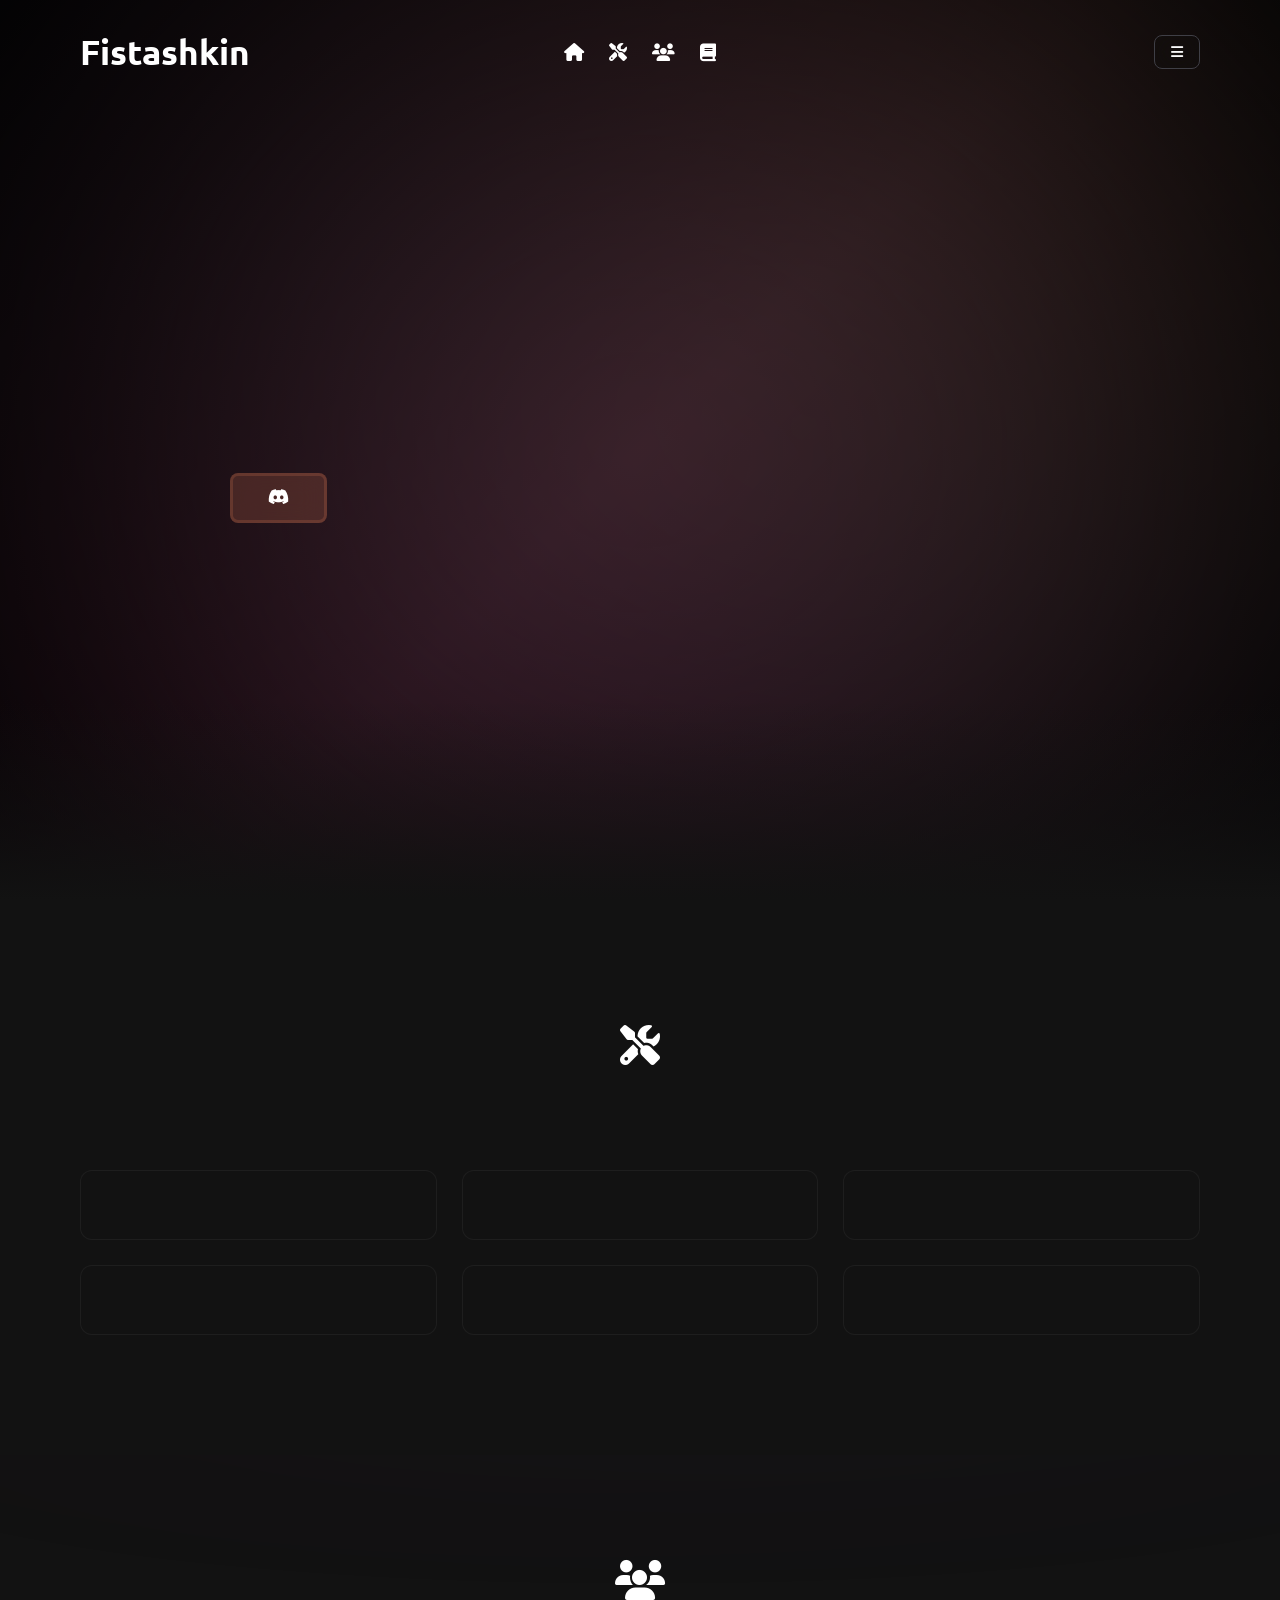
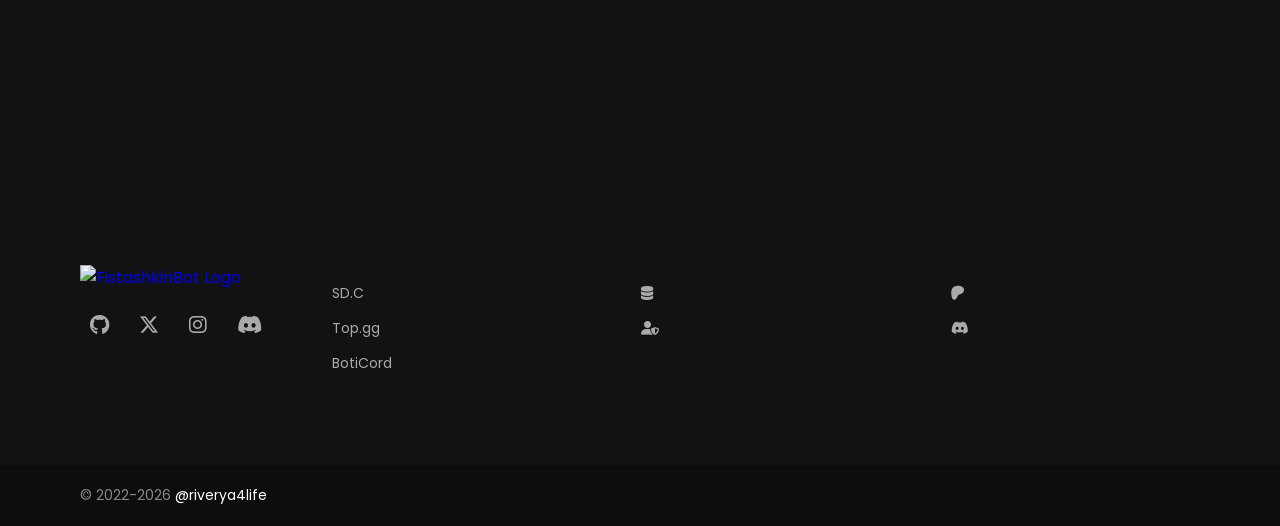
==== index.html @ f1ab73e6 "Update index.html" ====
<!doctype html>
<html lang="en">
  <head>
    <meta charset="utf-8" />
    <!-- Preconnect: браузер заранее устанавливает соединения с CDN -->
    <link rel="preconnect" href="https://code.jquery.com" />
    <link rel="preconnect" href="https://cdnjs.cloudflare.com" />
    <!-- Google Fonts: preconnect + display=swap не блокирует рендер -->
    <link rel="preconnect" href="https://fonts.googleapis.com" />
    <link rel="preconnect" href="https://fonts.gstatic.com" crossorigin />
    <link
      rel="stylesheet"
      href="https://fonts.googleapis.com/css2?family=Poppins:wght@400;500;600;700&family=Ubuntu:wght@400;500;700&display=swap"
      media="print"
      onload="this.media = 'all'"
    />
    <noscript
      ><link
        rel="stylesheet"
        href="https://fonts.googleapis.com/css2?family=Poppins:wght@400;500;600;700&family=Ubuntu:wght@400;500;700&display=swap"
    /></noscript>

    <meta http-equiv="X-UA-Compatible" content="IE=edge,chrome=1" />
    <meta
      content="width=device-width, initial-scale=1, maximum-scale=1, user-scalable=no"
      name="viewport"
    />
    <title>FistashkinBot</title>

    <!-- Стили — грузятся параллельно, не блокируют -->
    <link rel="stylesheet" href="./css/style.css" />
    <link
      rel="stylesheet"
      href="https://cdnjs.cloudflare.com/ajax/libs/OwlCarousel2/2.3.4/assets/owl.carousel.min.css"
    />
    <link rel="stylesheet" type="text/css" href="./js/aos/aos.css" />
    <!-- Иконка -->
    <link rel="icon" href="assets/fistashkin.ico" />

    <!-- FIX: Font Awesome — заменён pro.fontawesome.com на быстрый cdnjs (в 2-3x быстрее) -->
    <link
      rel="stylesheet"
      href="https://cdnjs.cloudflare.com/ajax/libs/font-awesome/6.7.2/css/all.min.css"
      crossorigin="anonymous"
      referrerpolicy="no-referrer"
    />

    <!-- FIX: defer на всех скриптах — браузер не блокирует рендер страницы -->
    <script src="https://code.jquery.com/jquery-3.6.0.min.js" defer></script>
    <script
      src="https://cdnjs.cloudflare.com/ajax/libs/waypoints/4.0.1/jquery.waypoints.min.js"
      defer
    ></script>
    <script
      src="https://cdnjs.cloudflare.com/ajax/libs/OwlCarousel2/2.3.4/owl.carousel.min.js"
      defer
    ></script>
    <script
      src="https://cdnjs.cloudflare.com/ajax/libs/typed.js/2.0.11/typed.min.js"
      defer
    ></script>
    <script src="./js/aos/aos.js" defer></script>

    <!-- Meta -->
    <meta name="theme-color" content="#C0694E" />
    <meta property="og:site_name" content="FistashkinBot" />
    <meta property="og:title" content="Fistashkin — Дискорд Бот!" />
    <meta property="og:type" content="website" />
    <meta
      property="og:description"
      content="Простой многоцелевой бот Discord созданный с любовью. Рейтинг, Автомод, Музыка и многое другое~"
    />
    <meta property="og:url" content="/" />
    <meta property="og:image" content="assets/fistashkin.png" />
  </head>

  <body class="dark">
    <!-- LOADER -->
    <div class="loader-wrapper" id="loader">
      <div class="loader-ring"></div>
    </div>

    <div id="particles-js"></div>

    <div class="scroll-up-btn">
      <i class="fas fa-angle-up"></i>
    </div>

    <nav class="navbar">
      <div class="max-width">
        <div class="logo">
          <a href="#home">Fistashkin<span></span></a>
        </div>
        <ul class="menu">
          <li>
            <a href="#home" class="menu-btn"
              ><i class="fas fa-home active"></i
              ><span data-i18n="menu_btn_home"></span
            ></a>
          </li>
          <li>
            <a href="#features" class="menu-btn"
              ><i class="fas fa-tools active"></i
              ><span data-i18n="menu_btn_features"></span
            ></a>
          </li>
          <li>
            <a href="#contributors" class="menu-btn"
              ><i class="fas fa-users active"></i
              ><span data-i18n="menu_btn_contributors"></span
            ></a>
          </li>
          <li>
            <a href="./docs.html" class="menu-btn"
              ><i class="fas fa-book active"></i
              ><span data-i18n="menu_btn_docs"></span
            ></a>
          </li>
        </ul>

        <div class="dropdown-wrapper">
          <button id="dropdown-trigger" class="btn">
            <i id="dropdown-icon" class="fa-solid fa-bars"></i>
          </button>

          <div id="dropdown-menu" class="dropdown">
            <!-- Пункты навигации: видны только на мобильном (см. .dropdown-mobile-nav
                 в style.css), на десктопе скрыты — там навигация уже видна в .navbar .menu -->
            <div class="dropdown-mobile-nav">
              <div class="dropdown-label" data-i18n="dropdown_navigation"></div>
              <a href="#home" class="dropdown-item">
                <i class="fas fa-home"></i>
                <span data-i18n="menu_btn_home"></span>
              </a>
              <a href="#features" class="dropdown-item">
                <i class="fas fa-tools"></i>
                <span data-i18n="menu_btn_features"></span>
              </a>
              <a href="#contributors" class="dropdown-item">
                <i class="fas fa-users"></i>
                <span data-i18n="menu_btn_contributors"></span>
              </a>
              <a href="./docs.html" class="dropdown-item">
                <i class="fas fa-book"></i>
                <span data-i18n="menu_btn_docs"></span>
              </a>
            </div>
            <div class="dropdown-separator dropdown-mobile-nav-sep"></div>

            <div class="dropdown-label" data-i18n="dropdown_settings"></div>

            <div class="dropdown-item" id="lang-switcher-menu" data-keep-open="true">
              <i class="fa-solid fa-globe"></i>
              <span id="lang-switcher-label" data-i18n="dropdown_language"></span>
              <svg class="lang-caret" xmlns="http://www.w3.org/2000/svg" width="14" height="14" viewBox="0 0 24 24" fill="none" stroke="currentColor" stroke-width="2.5" stroke-linecap="round" stroke-linejoin="round"><path d="m9 6 6 6-6 6"/></svg>
            </div>

            <div class="lang-inline-list" id="lang-inline-list">
              <div class="lang-inline-list-inner" id="lang-inline-list-inner"></div>
            </div>

            <div class="dropdown-item" id="theme-toggle-item" data-keep-open="true">
              <i id="theme-toggle-icon" class="fa-solid fa-moon"></i>
              <span id="theme-toggle-text" data-i18n="dropdown_theme_light"></span>
            </div>
          </div>
        </div>
      </div>
    </nav>

    <section class="home" id="home">
      <div class="blob-outer-container">
        <div class="blob-inner-container">
          <div class="blob"></div>
        </div>
      </div>
      <div class="max-width">
        <div class="home-content">
          <div class="text-1">
            <span data-i18n="home_content_text_1"></span>
          </div>
          <div class="text-2">
            <span data-i18n="home_content_text_2"></span>
          </div>
          <div class="text-3">
            <span data-i18n="home_content_text_3"></span
            ><span class="typing"></span>
          </div>
          <!-- FIX: window.open() → обычная ссылка, iOS Safari блокирует попапы -->
          <a
            href="https://discord.com/api/oauth2/authorize?client_id=991338113630752928&permissions=8&scope=applications.commands%20bot"
            target="_blank"
            rel="noopener noreferrer"
          >
            <button class="this-is-pain">
              <i class="fab fa-discord"></i
              ><span data-i18n="home_cta_button"></span>
              <div class="star-1">
                <svg xmlns="http://www.w3.org/2000/svg" xml:space="preserve" version="1.1" style="shape-rendering:geometricPrecision; text-rendering:geometricPrecision; image-rendering:optimizeQuality; fill-rule:evenodd; clip-rule:evenodd" viewBox="0 0 784.11 815.53" xmlns:xlink="http://www.w3.org/1999/xlink">
                  <g id="Layer_x0020_1">
                    <path class="fil0" d="M392.05 0c-20.9,210.08 -184.06,378.41 -392.05,407.78 207.96,29.37 371.12,197.68 392.05,407.74 20.93,-210.06 184.09,-378.37 392.05,-407.74 -207.98,-29.38 -371.16,-197.69 -392.06,-407.78z"></path>
                  </g>
                </svg>
              </div>
              <div class="star-2">
                <svg xmlns="http://www.w3.org/2000/svg" xml:space="preserve" version="1.1" style="shape-rendering:geometricPrecision; text-rendering:geometricPrecision; image-rendering:optimizeQuality; fill-rule:evenodd; clip-rule:evenodd" viewBox="0 0 784.11 815.53" xmlns:xlink="http://www.w3.org/1999/xlink">
                  <g id="Layer_x0020_1">
                    <path class="fil0" d="M392.05 0c-20.9,210.08 -184.06,378.41 -392.05,407.78 207.96,29.37 371.12,197.68 392.05,407.74 20.93,-210.06 184.09,-378.37 392.05,-407.74 -207.98,-29.38 -371.16,-197.69 -392.06,-407.78z"></path>
                  </g>
                </svg>
              </div>
              <div class="star-3">
                <svg xmlns="http://www.w3.org/2000/svg" xml:space="preserve" version="1.1" style="shape-rendering:geometricPrecision; text-rendering:geometricPrecision; image-rendering:optimizeQuality; fill-rule:evenodd; clip-rule:evenodd" viewBox="0 0 784.11 815.53" xmlns:xlink="http://www.w3.org/1999/xlink">
                  <g id="Layer_x0020_1">
                    <path class="fil0" d="M392.05 0c-20.9,210.08 -184.06,378.41 -392.05,407.78 207.96,29.37 371.12,197.68 392.05,407.74 20.93,-210.06 184.09,-378.37 392.05,-407.74 -207.98,-29.38 -371.16,-197.69 -392.06,-407.78z"></path>
                  </g>
                </svg>
              </div>
              <div class="star-4">
                <svg xmlns="http://www.w3.org/2000/svg" xml:space="preserve" version="1.1" style="shape-rendering:geometricPrecision; text-rendering:geometricPrecision; image-rendering:optimizeQuality; fill-rule:evenodd; clip-rule:evenodd" viewBox="0 0 784.11 815.53" xmlns:xlink="http://www.w3.org/1999/xlink">
                  <g id="Layer_x0020_1">
                    <path class="fil0" d="M392.05 0c-20.9,210.08 -184.06,378.41 -392.05,407.78 207.96,29.37 371.12,197.68 392.05,407.74 20.93,-210.06 184.09,-378.37 392.05,-407.74 -207.98,-29.38 -371.16,-197.69 -392.06,-407.78z"></path>
                  </g>
                </svg>
              </div>
              <div class="star-5">
                <svg xmlns="http://www.w3.org/2000/svg" xml:space="preserve" version="1.1" style="shape-rendering:geometricPrecision; text-rendering:geometricPrecision; image-rendering:optimizeQuality; fill-rule:evenodd; clip-rule:evenodd" viewBox="0 0 784.11 815.53" xmlns:xlink="http://www.w3.org/1999/xlink">
                  <g id="Layer_x0020_1">
                    <path class="fil0" d="M392.05 0c-20.9,210.08 -184.06,378.41 -392.05,407.78 207.96,29.37 371.12,197.68 392.05,407.74 20.93,-210.06 184.09,-378.37 392.05,-407.74 -207.98,-29.38 -371.16,-197.69 -392.06,-407.78z"></path>
                  </g>
                </svg>
              </div>
              <div class="star-6">
                <svg xmlns="http://www.w3.org/2000/svg" xml:space="preserve" version="1.1" style="shape-rendering:geometricPrecision; text-rendering:geometricPrecision; image-rendering:optimizeQuality; fill-rule:evenodd; clip-rule:evenodd" viewBox="0 0 784.11 815.53" xmlns:xlink="http://www.w3.org/1999/xlink">
                  <g id="Layer_x0020_1">
                    <path class="fil0" d="M392.05 0c-20.9,210.08 -184.06,378.41 -392.05,407.78 207.96,29.37 371.12,197.68 392.05,407.74 20.93,-210.06 184.09,-378.37 392.05,-407.74 -207.98,-29.38 -371.16,-197.69 -392.06,-407.78z"></path>
                  </g>
                </svg>
              </div>
            </button>
          </a>
        </div>
      </div>
    </section>

    <section class="features" id="features">
      <div data-aos="fade-down" data-aos-duration="1000" data-aos-once="true">
        <div class="max-width">
          <h2 class="title">
            <i class="fas fa-tools"></i>
            <span data-i18n="features_title"></span>
          </h2>
          <div class="features-content">
            <div class="card dm-glow-card glow-music">
              <div class="box">
                <div class="text" data-i18n="features_card1_title"></div>
                <p data-i18n="features_card1_text"></p>
              </div>
            </div>
            <div class="card dm-glow-card glow-chatbot">
              <div class="box">
                <div class="text" data-i18n="features_card2_title"></div>
                <p data-i18n="features_card2_text"></p>
              </div>
            </div>
            <div class="card dm-glow-card glow-moderation">
              <div class="box">
                <div class="text" data-i18n="features_card3_title"></div>
                <p data-i18n="features_card3_text"></p>
              </div>
            </div>
            <div class="card dm-glow-card glow-reactions">
              <div class="box">
                <div class="text" data-i18n="features_card4_title"></div>
                <p data-i18n="features_card4_text"></p>
              </div>
            </div>
            <div class="card dm-glow-card glow-games">
              <div class="box">
                <div class="text" data-i18n="features_card5_title"></div>
                <p data-i18n="features_card5_text"></p>
              </div>
            </div>
            <div class="card dm-glow-card glow-utils">
              <div class="box">
                <div class="text" data-i18n="features_card6_title"></div>
                <p data-i18n="features_card6_text"></p>
              </div>
            </div>
          </div>
        </div>
      </div>
    </section>

    <section class="contributors" id="contributors">
      <div data-aos="fade-down" data-aos-duration="1000" data-aos-once="true">
        <div class="max-width">
          <h2 class="title">
            <i class="fas fa-users"></i>
            <span data-i18n="contributors_title"></span>
          </h2>
          <div class="carousel owl-carousel">
            <div class="cardd glow-owner">
              <div class="boxx">
                <img
                  src="https://github.com/riverya4life.png"
                  alt="riverya4life"
                />
                <div class="text">@riverya4life</div>
                <div class="badge-row">
                  <span class="badge badge-red"><span data-i18n="contributor_role_owner"></span></span>
                  <span class="badge badge-purple"><span data-i18n="contributor_role_developer"></span></span>
                </div>
              </div>
            </div>
            <div class="cardd glow-helper">
              <div class="boxx">
                <img src="assets/virgil8410.jpg" alt="daastolfo09" />
                <div class="text">@daastolfo09</div>
                <div class="badge-row">
                  <span class="badge badge-blue"><span data-i18n="contributor_role_helper"></span></span>
                  <span class="badge badge-green"><span data-i18n="contributor_role_friend"></span></span>
                </div>
              </div>
            </div>
            <div class="cardd glow-tester">
              <div class="boxx">
                <img src="assets/sigmamale.jpg" alt="Dvärg" />
                <div class="text">@Dvärg</div>
                <div class="badge-row">
                  <span class="badge badge-sky"><span data-i18n="contributor_role_tester"></span></span>
                  <span class="badge badge-green"><span data-i18n="contributor_role_friend"></span></span>
                </div>
              </div>
            </div>
            <div class="cardd glow-supporter">
              <div class="boxx">
                <img src="https://github.com/Scuiss.png" alt="scuiss" />
                <div class="text">@scuiss</div>
                <div class="badge-row">
                  <span class="badge badge-secondary"><span data-i18n="contributor_role_supporter"></span></span>
                  <span class="badge badge-sky"><span data-i18n="contributor_role_tester"></span></span>
                </div>
              </div>
            </div>
          </div>
        </div>
      </div>
    </section>

    <footer>
      <div class="footer-top">
        <div class="container">
          <div class="footer-brand">
            <a href="#" class="logo">
              <img src="assets/logo.svg" alt="FistashkinBot Logo" />
            </a>
            <p class="footer-brand-text" data-i18n="footer_not_affiliated"></p>
            <h3 class="h4 social-title" data-i18n="footer_social_title"></h3>
            <ul class="social-list">
              <li>
                <a href="https://github.com/fistashkinbot" class="social-link"
                  ><i class="fab fa-github active"></i
                ></a>
              </li>
              <li>
                <a href="https://x.com/likeriverya" class="social-link"
                  ><i class="fab fa-x-twitter active"></i
                ></a>
              </li>
              <li>
                <a
                  href="https://www.instagram.com/riverya4life/"
                  class="social-link"
                  ><i class="fab fa-instagram active"></i
                ></a>
              </li>
              <li>
                <a href="https://www.discord.gg/H9XCZSReMj" class="social-link"
                  ><i class="fab fa-discord active"></i
                ></a>
              </li>
            </ul>
          </div>
          <div class="footer-link-box">
            <ul class="footer-list">
              <li>
                <h3
                  class="h3 footer-item-title"
                  data-i18n="footer_partners_title"
                ></h3>
              </li>
              <li class="footer-item">
                <a
                  href="https://bots.server-discord.com/991338113630752928"
                  class="footer-link"
                  >SD.C</a
                >
              </li>
              <li class="footer-item">
                <a
                  href="https://top.gg/bot/991338113630752928"
                  class="footer-link"
                  >Top.gg</a
                >
              </li>
              <li class="footer-item">
                <a
                  href="https://boticord.top/bot/991338113630752928"
                  class="footer-link"
                  >BotiCord</a
                >
              </li>
            </ul>
            <ul class="footer-list">
              <li>
                <h3
                  class="h3 footer-item-title"
                  data-i18n="footer_docs_title"
                ></h3>
              </li>
              <li class="footer-item">
                <a
                  href="docs.html#pervye-shagi--dannye"
                  class="footer-link"
                  ><i class="fa-solid fa-database"></i>
                  <span data-i18n="footer_stored_data"></span>
                </a>
              </li>
              <li class="footer-item">
                <a
                  href="docs.html#pervye-shagi--prava"
                  class="footer-link"
                  ><i class="fa-solid fa-user-shield"></i>
                  <span data-i18n="footer_permissions"></span>
                </a>
              </li>
            </ul>
            <ul class="footer-list">
              <li>
                <h3
                  class="h3 footer-item-title"
                  data-i18n="footer_support_title"
                ></h3>
              </li>
              <li class="footer-item">
                <a
                  href="https://www.patreon.com/FistashkinBot"
                  class="footer-link footer-link-patreon"
                  ><i class="fab fa-patreon active"></i>
                  <span data-i18n="footer_patreon"></span
                ></a>
              </li>
              <li class="footer-item">
                <a href="https://www.discord.gg/H9XCZSReMj" class="footer-link footer-link-discord"
                  ><i class="fab fa-discord active"></i>
                  <span data-i18n="footer_support_server"></span
                ></a>
              </li>
            </ul>
          </div>
        </div>
      </div>
      <div class="footer-bottom">
        <div class="container">
          <p class="copyright">
            &copy; 2022-2026
            <a href="https://github.com/riverya4life">@riverya4life</a>
            <span data-i18n="footer_copyright"></span>
          </p>
          <div class="footer-bottom-links">
            <a
              href="docs.html#pervye-shagi--privacy"
              data-i18n="footer_privacy"
            ></a>
            <a
              href="docs.html#pervye-shagi--terms"
              data-i18n="footer_terms"
            ></a>
          </div>
        </div>
      </div>
    </footer>

    <!-- Scripts в конце body — не блокируют рендер -->
    <script src="./js/i18n.js" defer></script>
    <script src="./js/check_status.js" defer></script>
    <script src="./js/script.js" defer></script>
    <script src="./js/particles.js" defer></script>
    <script src="./js/app.js" defer></script>
    <script src="./js/dropdown.js" defer></script>
    <script src="./js/theme.js" defer></script>
    <script src="./js/glow.js" defer></script>

    <!-- FIX: лоадер — исправлен для iOS BFCache -->
    <script>
      // ===== LOADER =====
      function hideLoader() {
        var l = document.getElementById("loader");
        if (l) {
          l.classList.add("hidden");
          setTimeout(function () {
            l.style.display = "none";
          }, 400);
        }
      }
      window.addEventListener("load", hideLoader);
      window.addEventListener("pageshow", hideLoader);
      setTimeout(hideLoader, 3500);
    </script>

    <!-- FIX: docs ссылки -->
    <script>
      document.addEventListener("click", function (e) {
        var link = e.target.closest("a");
        if (!link) return;
        if (link.href.includes("docs.fistashkinbot.xyz")) {
          e.preventDefault();
          safeNavigate(link.href);
        }
      });
    </script>

    <!-- AOS — один раз -->
    <script>
      document.addEventListener("DOMContentLoaded", function () {
        if (typeof AOS !== "undefined") {
          AOS.init({ duration: 1000, once: true });
        }
      });
    </script>
  </body>
</html>
---- css/style.css ----
/* Fonts loaded via <link> in HTML for better performance */

/* vote FistashkinBot and stop looking at the code */

:root {

  /* Light theme */
  --accent: #c0694e;
  --accent-dim: rgba(192, 105, 78, 0.25);
  --bg: #0e0e0e;
  --bg-card: rgba(26, 26, 26, 0.2);
  --text-dim: #aaa;

  --bg-page: #f8f9fa;
  --text-primary: #18181b;
  --text-muted: #71717a;
  --border: #e4e4e7;
  --surface: #ffffff;
  --hover: #f4f4f5;
  --badge-default-bg: #18181b;
  --badge-default-text: #fafafa;
  --badge-secondary-bg: #f4f4f5;
  --badge-secondary-text: #18181b;

  /* ===== Светлая тема: адаптированные токены секций сайта ===== */
  --nav-bg-sticky: rgba(255, 255, 255, 0.75);
  --nav-text: #18181b;
  --nav-hover-glow: rgba(0, 0, 0, 0.2);
  --nav-mobile-bg: rgba(255, 255, 255, 0.85);

  --hero-grad-start: #f3d7c8;
  --hero-grad-end: #f8f9fa;
  --hero-overlay-1: rgba(255, 255, 255, 0.6);
  --hero-overlay-2: rgba(255, 255, 255, 0.35);
  --hero-overlay-3: rgba(255, 255, 255, 0.55);
  --hero-fade-mid: rgba(248, 249, 250, 0.6);
  --hero-fade-end: #ffffff;
  --hero-text: #18181b;
  --hero-text-shadow: rgba(0, 0, 0, 0.15);

  --section-bg: #ffffff;
  --section-text: #18181b;
  --title-underline-bg: #ffffff;

  --card-bg: #ffffff;
  --card-border: #e4e4e7;
  --card-border-hover: #d4d4d8;
  --card-text: #18181b;
  --card-text-muted: #52525b;

  --footer-bg: #f4f4f5;
  --footer-bottom-bg: #e4e4e7;
  --footer-text: #52525b;
  --footer-heading: #18181b;
  --footer-brand-text: #71717a;

  --loader-bg: #f8f9fa;
  --scrollbar-track: #e4e4e7;

  --switcher-bg: rgba(255, 255, 255, 0.6);
  --switcher-text: #18181b;
  --dropdown-lang-bg: rgba(255, 255, 255, 0.3);
  --language-dropdown-border: rgba(0, 0, 0, 0.1);
  --language-dropdown-shadow: rgba(0, 0, 0, 0.15);
  --language-option-text: #52525b;
  --language-option-hover-text: #18181b;

  --error-heading: #18181b;
  --error-message: #52525b;

  --body-fallback-bg: #e4e4e7;

  --pain-text: #181818;
  --pain-star: #181818;
}

.dark {
  --accent: #c0694e;
  --accent-dim: rgba(192, 105, 78, 0.25);
  --bg: #0e0e0e;
  --bg-card: rgba(26, 26, 26, 0.2);
  --text-dim: #aaa;

  --bg-page: #09090b;
  --text-primary: #fafafa;
  --text-muted: #a1a1aa;
  --border: #3f3f46;
  --surface: #18181b;
  --hover: rgba(39, 39, 42, 0.3);
  --badge-default-bg: #27272a;
  --badge-default-text: #fafafa;
  --badge-secondary-bg: #27272a;
  --badge-secondary-text: #e4e4e7;

  /* ===== Тёмная тема: оригинальные значения, без изменений ===== */
  --nav-bg-sticky: rgba(0, 0, 0, 0.3);
  --nav-text: #fff;
  --nav-hover-glow: rgba(255, 255, 255, 0.7);
  --nav-mobile-bg: rgba(0, 0, 0, 0.75);

  --hero-grad-start: #592222;
  --hero-grad-end: #000000;
  --hero-overlay-1: rgba(0, 0, 0, 0.75);
  --hero-overlay-2: rgba(0, 0, 0, 0.5);
  --hero-overlay-3: rgba(0, 0, 0, 0.7);
  --hero-fade-mid: rgba(18, 18, 18, 0.5);
  --hero-fade-end: #121212;
  --hero-text: #fff;
  --hero-text-shadow: rgba(255, 255, 255, 0.5);

  --section-bg: #121212;
  --section-text: #fff;
  --title-underline-bg: #121212;

  --card-bg: #121212;
  --card-border: rgba(255, 255, 255, 0.05);
  --card-border-hover: rgba(255, 255, 255, 0.1);
  --card-text: #fff;
  --card-text-muted: rgba(255, 255, 255, 0.55);

  --footer-bg: #121212;
  --footer-bottom-bg: #0d0d0d;
  --footer-text: #aaa;
  --footer-heading: #fff;
  --footer-brand-text: #888;

  --loader-bg: #0e0e0e;
  --scrollbar-track: #121212;

  --switcher-bg: rgba(18, 18, 18, 0.3);
  --switcher-text: #fff;
  --dropdown-lang-bg: rgba(0, 0, 0, 0.3);
  --language-dropdown-border: rgba(255, 255, 255, 0.1);
  --language-dropdown-shadow: rgba(0, 0, 0, 0.7);
  --language-option-text: #cfcfd6;
  --language-option-hover-text: #fff;

  --error-heading: #fff;
  --error-message: #ddd;

  --body-fallback-bg: #0d0d0d;

  --pain-text: #ffffff;
  --pain-star: #fffdef;
}

/* ================= ПЛАВНОЕ ПЕРЕКЛЮЧЕНИЕ ТЕМЫ ================= */
/* Плавная смена фона и цветов при переключении темы.
   Только цветовые свойства — чтобы не сломать вёрстку и hover-анимации.
*/
html {
  transition: background-color 0.3s ease, color 0.3s ease;
}

body {
  overflow-x: hidden;
  width: 100%;
  background: var(--bg-page);
  color: var(--text-primary);
  transition: background-color 0.3s ease, color 0.3s ease;
}

/* Hero теперь тоже плавно меняет фон и текст при смене темы */
.home {
  transition: background 0.3s ease, color 0.3s ease;
}

* {
  margin: 0;
  padding: 0;
  box-sizing: border-box;
  text-decoration: none;
}

*::selection {
  color: #c0694e;
}

*::-webkit-selection {
  color: #c0694e;
}

html {
  scroll-behavior: smooth;
  overflow-x: hidden; /* FIX: горизонтальный скролл */
}

body {
  overflow-x: hidden; /* FIX: горизонтальный скролл */
  width: 100%;
}

.max-width {
  max-width: 1300px;
  padding: 0 80px;
  margin: auto;
}

::-webkit-scrollbar {
  width: 7px;
  background: var(--scrollbar-track);
}

::-webkit-scrollbar-thumb {
  border-radius: 20px;
  background: rgba(192, 105, 78, 0.2);
  box-shadow:
    inset 2px 2px 2px rgba(255, 255, 255, 0),
    inset -2px -2px -2px rgba(0, 0, 0, 0);
}

/* ================= NAVBAR ================= */

.navbar {
  position: fixed;
  width: 100%;
  padding: 30px 0;
  font-family: "Ubuntu", sans-serif;
  transition: all 0.3s ease;
  z-index: 9999;
}

.navbar.sticky {
  padding: 15px 0;
  background: var(--nav-bg-sticky) !important;
  backdrop-filter: blur(16px);
  -webkit-backdrop-filter: blur(16px); /* FIX: iOS */
}

.navbar .max-width {
  display: grid;
  grid-template-columns: 1fr auto 1fr;
  align-items: center;
  column-gap: 20px;
}

.navbar .logo {
  grid-column: 1;
  justify-self: start;
}

.navbar .dropdown-wrapper {
  grid-column: 3;
  justify-self: end;
}

.navbar .logo a {
  color: var(--nav-text);
  font-size: 35px;
  font-weight: 600;
}

.navbar .logo a span {
  color: #c0694e;
  transition: all 0.3s ease;
}

.navbar.sticky .logo a span {
  color: var(--nav-text);
}

.navbar .menu {
  grid-column: 2;
  justify-self: center;
  display: flex;
  align-items: center;
  gap: 25px;
}

.navbar .menu li {
  list-style: none;
}

.navbar .menu li a {
  display: block;
  color: var(--nav-text);
  font-size: 18px;
  font-weight: 500;
  transition: all 0.3s ease;
}

.navbar .menu li a:hover {
  color: #c0694e;
  filter: drop-shadow(0 0 5px rgba(192, 105, 78, 0.7));
}

.navbar.sticky .menu li a:hover {
  color: var(--nav-text);
  filter: drop-shadow(0 0 5px var(--nav-hover-glow));
}

.menu-btn {
  color: var(--nav-text);
  font-size: 23px;
  cursor: pointer;
  display: none;
}

/* ================= SCROLL BUTTON ================= */

.scroll-up-btn {
  position: fixed;
  height: 45px;
  width: 42px;
  background: rgba(192, 105, 78, 0.3); /* FIX: iOS */
  backdrop-filter: blur(16px);
  -webkit-backdrop-filter: blur(16px); /* FIX: iOS */
  right: 30px;
  bottom: 10px;
  text-align: center;
  line-height: 45px;
  color: #fff;
  z-index: 9999;
  font-size: 30px;
  border-radius: 6px;
  cursor: pointer;
  opacity: 0;
  pointer-events: none;
  transition: all 0.3s ease;
}

.scroll-up-btn.show {
  bottom: 30px;
  opacity: 1;
  pointer-events: auto;
}

/* ================= HOME ================= */

/* FIX: z-index стек для particles.js
   0 — blob
   1 — .home::before (overlay)
   2 — #particles-js
   3 — .home::after (bottom fade)
   4 — .home .max-width (контент)
*/

#particles-js {
  height: 100vh;
  width: 100%;
  position: absolute;
  top: 0;
  left: 0;
  z-index: 1; /* FIX: частицы видны поверх overlay */
  pointer-events: none;
  overflow: hidden;
  max-width: 100%; /* FIX: не выезжает за экран */
}

/* FIX: canvas внутри particles тоже */
#particles-js canvas {
  position: absolute !important;
  top: 0;
  left: 0;
  z-index: 2 !important;
  opacity: 1 !important;
}

.home {
  display: flex;
  background: radial-gradient(circle at center, var(--hero-grad-start) 0%, var(--hero-grad-end) 100%);
  background-size: cover;
  background-attachment: fixed;
  height: 100vh;
  color: var(--hero-text);
  min-height: 500px;
  font-family: "Ubuntu", sans-serif;
  position: relative;
}

/* FIX: background-attachment: fixed ломается на iOS */
@supports (-webkit-touch-callout: none) {
  .home {
    background-attachment: scroll;
    background: radial-gradient(circle at center, var(--hero-grad-start) 0%, var(--hero-grad-end) 100%);
  }
}

/* overlay */
.home::before {
  content: "";
  position: absolute;
  inset: 0;
  background: linear-gradient(
    135deg,
    var(--hero-overlay-1) 0%,
    var(--hero-overlay-2) 50%,
    var(--hero-overlay-3) 100%
  );
  z-index: 1;
  pointer-events: none;
}

/* bottom fade */
.home::after {
  content: "";
  position: absolute;
  bottom: 0;
  left: 0;
  width: 100%;
  height: 200px; /* FIX: плавный переход в features */
  background: linear-gradient(
    to bottom,
    rgba(0, 0, 0, 0) 0%,
    var(--hero-fade-mid) 60%,
    var(--hero-fade-end) 100%
  );
  z-index: 3;
  pointer-events: none;
}

.home .max-width {
  margin: auto 0 auto 150px;
  position: relative;
  z-index: 4; /* FIX: контент поверх частиц */
}

.home .home-content .text-1 {
  font-size: 27px;
}

.home .home-content .text-2 {
  font-size: 75px;
  font-weight: 600;
  margin-left: -3px;
  filter: drop-shadow(0 0 25px var(--hero-text-shadow));
}

.home .home-content .text-3 {
  font-size: 40px;
  margin: 5px 0;
}

.home .home-content .text-3 span {
  color: #c0694e;
  font-weight: 500;
}

.this-is-pain {
  position: absolute;
  margin-top: 20px;
  padding: 12px 35px;
  background: var(--accent-dim);
  backdrop-filter: blur(16px);
  -webkit-backdrop-filter: blur(16px); /* FIX: iOS */
  font-size: 17px;
  font-weight: 500;
  color: var(--pain-text);
  border: 3px solid var(--accent-dim);
  border-radius: 8px;
  box-shadow: 0 0 0 var(--accent-dim);
  transition: all 0.3s ease-in-out;
  cursor: pointer;
}
.this-is-pain .star-1 {
  position: absolute;
  top: 20%;
  left: 20%;
  width: 25px;
  height: auto;
  opacity: 0;
  filter: drop-shadow(0 0 0 var(--pain-star));
  z-index: -5;
  transition: all 1s cubic-bezier(0.05, 0.83, 0.43, 0.96);
}
.this-is-pain .star-2 {
  position: absolute;
  top: 45%;
  left: 45%;
  width: 15px;
  height: auto;
  opacity: 0;
  filter: drop-shadow(0 0 0 var(--pain-star));
  z-index: -5;
  transition: all 1s cubic-bezier(0, 0.4, 0, 1.01);
}
.this-is-pain .star-3 {
  position: absolute;
  top: 40%;
  left: 40%;
  width: 5px;
  height: auto;
  opacity: 0;
  filter: drop-shadow(0 0 0 var(--pain-star));
  z-index: -5;
  transition: all 1s cubic-bezier(0, 0.4, 0, 1.01);
}
.this-is-pain .star-4 {
  position: absolute;
  top: 20%;
  left: 40%;
  width: 8px;
  height: auto;
  opacity: 0;
  filter: drop-shadow(0 0 0 var(--pain-star));
  z-index: -5;
  transition: all 0.8s cubic-bezier(0, 0.4, 0, 1.01);
}
.this-is-pain .star-5 {
  position: absolute;
  top: 25%;
  left: 45%;
  width: 15px;
  height: auto;
  opacity: 0;
  filter: drop-shadow(0 0 0 var(--pain-star));
  z-index: -5;
  transition: all 0.6s cubic-bezier(0, 0.4, 0, 1.01);
}
.this-is-pain .star-6 {
  position: absolute;
  top: 5%;
  left: 50%;
  width: 5px;
  height: auto;
  opacity: 0;
  filter: drop-shadow(0 0 0 var(--pain-star));
  z-index: -5;
  transition: all 0.8s ease;
}
.this-is-pain:hover {
  background: transparent;
  color: var(--accent);
  box-shadow: 0 0 25px var(--accent-dim);
}
.this-is-pain:hover .star-1 {
  position: absolute;
  top: -80%;
  left: -30%;
  width: 25px;
  height: auto;
  opacity: 1;
  filter: drop-shadow(0 0 10px var(--pain-star));
  z-index: 2;
}
.this-is-pain:hover .star-2 {
  position: absolute;
  top: -25%;
  left: 10%;
  width: 15px;
  height: auto;
  opacity: 1;
  filter: drop-shadow(0 0 10px var(--pain-star));
  z-index: 2;
}
.this-is-pain:hover .star-3 {
  position: absolute;
  top: 55%;
  left: 25%;
  width: 5px;
  height: auto;
  opacity: 1;
  filter: drop-shadow(0 0 10px var(--pain-star));
  z-index: 2;
}
.this-is-pain:hover .star-4 {
  position: absolute;
  top: 30%;
  left: 80%;
  width: 8px;
  height: auto;
  opacity: 1;
  filter: drop-shadow(0 0 10px var(--pain-star));
  z-index: 2;
}
.this-is-pain:hover .star-5 {
  position: absolute;
  top: 25%;
  left: 115%;
  width: 15px;
  height: auto;
  opacity: 1;
  filter: drop-shadow(0 0 10px var(--pain-star));
  z-index: 2;
}
.this-is-pain:hover .star-6 {
  position: absolute;
  top: 5%;
  left: 60%;
  width: 5px;
  height: auto;
  opacity: 1;
  filter: drop-shadow(0 0 10px var(--pain-star));
  z-index: 2;
}
.this-is-pain .fil0 {
  fill: var(--pain-star);
}
.this-is-pain .star-1 svg,
.this-is-pain .star-2 svg,
.this-is-pain .star-3 svg,
.this-is-pain .star-4 svg,
.this-is-pain .star-5 svg,
.this-is-pain .star-6 svg {
  display: block;
  width: 100%;
  height: auto;
}

/* ================= SECTIONS ================= */

section {
  padding: 100px 0;
}

section .title {
  position: relative;
  text-align: center;
  font-size: 40px;
  font-weight: 500;
  margin-bottom: 60px;
  padding-bottom: 20px;
  font-family: "Ubuntu", sans-serif;
}

section .title::before {
  content: "";
  position: absolute;
  bottom: 0;
  left: 50%;
  width: 220px;
  height: 3px;
  background: var(--title-underline-bg);
  transform: translateX(-50%);
}

section .title::after {
  position: absolute;
  bottom: -12px;
  left: 50%;
  font-size: 20px;
  color: #c0694e;
  padding: 5px;
  background: var(--title-underline-bg);
  transform: translateX(-50%);
}

/* ================= FEATURES ================= */

.features,
.contributors {
  color: var(--section-text);
  background: var(--section-bg);
  font-family: "Poppins", sans-serif;
}

/* ================= SMOOTH BORDER HOME → FEATURES ================= */

.features {
  position: relative;
  z-index: 3;
  margin-top: 0;
  padding-top: 120px; /* FIX: плавный переход */
}

.features::before {
  top: -60px;
  opacity: 0.6;
}

/* ✨ СИЯНИЕ ОТ BLOB */
.features::after {
  content: "";
  position: absolute;
  top: -140px;
  left: 50%;
  transform: translateX(-50%);
  width: 1400px;
  height: 400px;
  filter: blur(120px); /* heavy — reduced on mobile via media query */
  mix-blend-mode: screen;
  opacity: 0.7;
  z-index: 2;
  pointer-events: none;
  max-width: 100%; /* FIX: не выезжает */
  overflow: hidden;
}

.features .features-content,
.stats .stats-content {
  display: grid;
  grid-template-columns: repeat(
    auto-fit,
    minmax(min(340px, 100%), 1fr)
  ); /* FIX: мобайл */
  gap: 25px;
  padding: 20px 0;
}

.card {
  background: var(--card-bg);
  border-radius: 12px;
  padding: 28px 24px;
  cursor: pointer;
  transition: all 0.4s cubic-bezier(0.4, 0, 0.2, 1);
  display: flex;
  flex-direction: column;
  height: 100%;
  border: 1px solid var(--card-border);
}

.card:hover {
  transform: translateY(-6px);
  border-color: var(--card-border-hover);
}

.card .box {
  transition: all 0.3s ease;
}

.card i {
  display: none;
}

.card .text {
  font-size: 20px;
  font-weight: 700;
  margin: 0 0 12px;
  color: var(--card-text);
  line-height: 1.3;
}

.card p {
  font-size: 14px;
  color: var(--card-text-muted);
  line-height: 1.65;
  margin: 0;
}

/* ================= GLOW CARDS ================= */

.dm-glow-card {
  position: relative;
}

/* Псевдоэлемент — сам градиент. opacity анимируется плавно */
.dm-glow-card::before {
  content: "";
  position: absolute;
  inset: 0;
  opacity: 0;
  transition: opacity 0.5s ease;
  pointer-events: none;
  border-radius: inherit;
  z-index: 0;
  clip-path: inset(0 round 12px);
  background: radial-gradient(
    300px circle at var(--xPos, 50%) var(--yPos, 50%),
    var(--glow-color),
    transparent 80%
  );
}

.dm-glow-card:hover::before {
  opacity: 1;
}

/* Контент поверх псевдоэлемента */
.dm-glow-card .box {
  position: relative;
  z-index: 1;
}

/* Цвета свечения для каждой карточки */
.dm-glow-card.glow-music {
  --glow-color: rgba(168, 85, 247, 0.22);
}
.dm-glow-card.glow-chatbot {
  --glow-color: rgba(59, 130, 246, 0.22);
}
.dm-glow-card.glow-moderation {
  --glow-color: rgba(239, 68, 68, 0.22);
}
.dm-glow-card.glow-reactions {
  --glow-color: rgba(236, 72, 153, 0.22);
}
.dm-glow-card.glow-games {
  --glow-color: rgba(34, 197, 94, 0.22);
}
.dm-glow-card.glow-utils {
  --glow-color: rgba(192, 105, 78, 0.3);
}

/* ================= CONTRIBUTORS ================= */

.contributors .carousel .cardd {
  background: var(--card-bg);
  border-radius: 12px;
  padding: 25px 35px;
  border: 1px solid var(--card-border);
  transition: border-color 0.4s ease;
  position: relative;
  /* overflow: hidden убран — режет края при анимации owl-carousel */
  /* glow обрезается через mask-image на ::before */
}

.contributors .carousel .cardd::before {
  content: "";
  position: absolute;
  inset: 0;
  opacity: 0;
  transition: opacity 0.5s ease;
  pointer-events: none;
  z-index: 0;
  border-radius: 12px;
  -webkit-mask-image: radial-gradient(white 100%, black 100%);
  mask-image: radial-gradient(white 100%, black 100%);
  clip-path: inset(0 round 12px);
  background: radial-gradient(
    300px circle at var(--xPos, 50%) var(--yPos, 50%),
    var(--glow-color, rgba(192, 105, 78, 0.25)),
    transparent 80%
  );
}

.contributors .carousel .cardd:hover::before {
  opacity: 1;
}

.contributors .carousel .cardd:hover {
  border-color: var(--card-border-hover);
}

/* Цвета свечения по первому бейджику */
.contributors .carousel .cardd.glow-owner {
  --glow-color: rgba(192, 105, 78, 0.3);
}
.contributors .carousel .cardd.glow-supporter {
  --glow-color: rgba(255, 20, 118, 0.25);
}
.contributors .carousel .cardd.glow-helper {
  --glow-color: rgba(114, 137, 218, 0.25);
}
.contributors .carousel .cardd.glow-tester {
  --glow-color: rgba(88, 166, 167, 0.25);
}

.contributors .carousel .cardd .boxx {
  display: flex;
  flex-direction: column;
  align-items: center;
  justify-content: center;
  text-align: center;
  position: relative;
  z-index: 1;
}

.contributors .carousel .cardd:hover .boxx {
  /* убран scale — карточка теперь двигается целиком */
}

.contributors .carousel .cardd .text {
  font-size: 25px;
  font-weight: 500;
  margin: 10px 0 7px;
}

.contributors .carousel .cardd img {
  height: 150px;
  width: 150px;
  object-fit: cover;
  border-radius: 50%;
  border: 5px solid var(--border);
  transition: all 0.3s ease;
}


/* ================= BADGES ================= */

/*.badges {
  padding: 5px 10px;
  color: black;
  border: 1px solid black;
  border-radius: 5px;
  font-family: "Poppins", sans-serif;
}

.badges.owner {
  background: #c0694e;
}
.badges.developer {
  background: orange;
}
.badges.supporter {
  background: #ff1476;
}
.badges.designer {
  background: #315dd4;
}
.badges.helper {
  background: #7289da;
}
.badges.tester {
  background: #58a6a7;
}
.badges.friend {
  background: #c1ff98;
}

/* ==================== THEME TOGGLE ==================== */
.theme-toggle {
  display: flex;
  align-items: center;
  gap: 8px;
  background-color: var(--surface);
  border: 1px solid var(--border);
  border-radius: 9999px;
  padding: 4px;
  box-shadow: 0 1px 2px rgb(0 0 0 / 0.05);
}

.theme-toggle button {
  background: none;
  border: none;
  padding: 6px 10px;
  border-radius: 9999px;
  cursor: pointer;
  display: flex;
  align-items: center;
  justify-content: center;
  transition: all 0.2s ease;
  color: var(--text-muted);
}

.theme-toggle button.active {
  background-color: var(--hover);
  color: var(--text-primary);
  box-shadow: 0 1px 2px rgb(0 0 0 / 0.1);
}

.theme-toggle svg {
  width: 18px;
  height: 18px;
}

/* ==================== BADGE ==================== */
.badge {
  display: inline-flex;
  align-items: center;
  justify-content: center;
  border-radius: 9999px;
  font-size: 0.75rem;
  font-weight: 600;
  padding: 4px 12px;
  line-height: 1;
  transition: all 0.2s ease;
  border: 1px solid transparent;
  white-space: nowrap;
  user-select: none;
}

.badge-default {
  background-color: var(--badge-default-bg);
  color: var(--badge-default-text);
}

.badge-secondary {
  background-color: var(--badge-secondary-bg);
  color: var(--badge-secondary-text);
  border-color: var(--border);
}

.badge-destructive {
  background-color: #dc2626;
  color: white;
}

.badge-outline {
  background-color: transparent;
  color: var(--text-primary);
  border-color: var(--border);
}

/* Кастомные цвета */
.badge-blue { background-color: #dbeafe; color: #1e40af; border-color: #bfdbfe; }
.dark .badge-blue { background-color: #1e3a8a; color: #93c5fd; border-color: #1e40af; }

.badge-green { background-color: #dcfce7; color: #166534; border-color: #bbf7d0; }
.dark .badge-green { background-color: #14532d; color: #86efac; border-color: #166534; }

.badge-sky { background-color: #e0f2fe; color: #0369a1; border-color: #bae6fd; }
.dark .badge-sky { background-color: #0c4a6e; color: #7dd3fc; border-color: #0369a1; }

.badge-purple { background-color: #ede9fe; color: #5b21b6; border-color: #c4b5fd; }
.dark .badge-purple { background-color: #4c1d95; color: #c4b5fd; border-color: #5b21b6; }

.badge-red { background-color: #fee2e2; color: #991b1b; border-color: #fecaca; }
.dark .badge-red { background-color: #7f1d1d; color: #fca5a5; border-color: #991b1b; }

.badge-row {
  display: flex;
  flex-wrap: wrap;
  gap: 12px;
  align-items: center;
}

.demo-label {
  font-size: 0.875rem;
  color: var(--text-muted);
  margin-bottom: 8px;
  display: block;
}

/* ==================== DROPDOWN MENU ==================== */
.btn {
  display: inline-flex;
  align-items: center;
  justify-content: center;
  gap: 8px;
  border-radius: 8px;
  font-size: 0.875rem;
  font-weight: 500;
  padding: 9px 16px;
  border: 1px solid var(--border);
  background: var(--switcher-bg);
  backdrop-filter: blur(16px) saturate(150%);
  -webkit-backdrop-filter: blur(16px) saturate(150%); /* FIX: iOS */
  color: var(--text-primary);
  transition: all 0.2s ease;
  cursor: pointer;
  margin-left: 25px;
}
.btn:hover { background-color: var(--hover); }

.dropdown-wrapper {
  position: relative;
  display: inline-block;
}

.dropdown {
  min-width: 220px;
  z-index: 10000;
  padding: 4px;
  opacity: 0;
  transform: scale(0.95) translateY(-5px);
  transition: opacity 0.15s ease-out, transform 0.15s ease-out;
  pointer-events: none;
  font-family: "Ubuntu", sans-serif;
  /* position: fixed + top/left/фон/блюр/бордер/тень задаются через JS (dropdown.js).
     Меню вынесено из .navbar (position: fixed + свой backdrop-filter при .sticky),
     иначе вложенные backdrop-filter конфликтуют и блюр пропадает при скролле.
     font-family прописан явно — раньше наследовался от .navbar, а после переноса
     в <body> это наследование терялось. */
}

.dropdown.show {
  opacity: 1;
  transform: scale(1) translateY(0);
  pointer-events: auto;
}

.dropdown-label {
  padding: 8px 12px;
  font-size: 0.875rem;
  font-weight: 600;
  color: var(--text-primary);
}

.dropdown-item {
  display: flex;
  align-items: center;
  gap: 10px;
  padding: 8px 12px;
  font-size: 0.875rem;
  border-radius: 6px;
  cursor: pointer;
  transition: background-color 0.1s;
  color: var(--text-primary);
  text-decoration: none; /* пункты мобильной навигации — это <a>, убираем подчёркивание */
}

.dropdown-item:hover {
  background-color: var(--hover);
}

.dropdown-item svg {
  width: 16px;
  height: 16px;
  flex-shrink: 0;
  color: var(--text-muted);
}

.dropdown-item-destructive {
  color: #f87171;
}
.dropdown-item-destructive:hover {
  background-color: rgba(69, 10, 10, 0.5);
}

.dropdown-separator {
  height: 1px;
  background-color: var(--border);
  margin: 4px 0;
}

/* Пункты навигации (Главная/Возможности/Команда/Документация) внутри дропдауна
   настроек: на десктопе не нужны — там уже видна .navbar .menu, показываем
   только на мобильном, где раньше было отдельное полноэкранное меню. */
.dropdown-mobile-nav {
  display: none;
}

.dropdown-mobile-nav-sep {
  display: none;
}

.dropdown-shortcut {
  margin-left: auto;
  font-size: 0.75rem;
  color: var(--text-muted);
  font-family: ui-monospace, SFMono-Regular, Menlo, Monaco, Consolas, "Liberation Mono", "Courier New", monospace;
}

/* ---- Inline language accordion (unified with the settings panel) ---- */
.lang-caret {
  margin-left: auto;
  flex-shrink: 0;
  color: var(--text-muted);
  transition: transform 0.2s ease;
}

#lang-switcher-menu.open .lang-caret {
  transform: rotate(90deg);
}

.lang-inline-list {
  display: grid;
  grid-template-rows: 0fr;
  padding-left: 4px;
  transition: grid-template-rows 0.3s cubic-bezier(0.4, 0, 0.2, 1);
}

.lang-inline-list.open {
  grid-template-rows: 1fr;
  margin: 2px 0 4px 0;
}

.lang-inline-list-inner {
  overflow: hidden;
  min-height: 0;
  display: flex;
  flex-direction: column;
  gap: 2px;
  opacity: 0;
  transform: translateY(-4px);
  transition: opacity 0.2s ease, transform 0.2s ease;
}

.lang-inline-list.open .lang-inline-list-inner {
  opacity: 1;
  transform: translateY(0);
  transition: opacity 0.25s ease 0.08s, transform 0.25s ease 0.08s;
}

.lang-inline-option {
  display: flex;
  align-items: center;
  gap: 10px;
  padding: 8px 12px;
  border-radius: 6px;
  font-size: 0.875rem;
  cursor: pointer;
  color: var(--text-primary);
  transition: background-color 0.1s;
}

.lang-inline-option:hover {
  background-color: var(--hover);
}

.lang-inline-option .flag {
  width: 20px;
  height: 14px;
  margin: 0;
}

.lang-inline-option .lang-check {
  margin-left: auto;
  width: 16px;
  height: 16px;
  flex-shrink: 0;
  color: var(--text-primary);
  opacity: 0;
}

.lang-inline-option.active .lang-check {
  opacity: 1;
}

/* ================= CAROUSEL ================= */

.contributors .carousel {
  padding: 16px 4px;
}

.owl-dots {
  text-align: center;
  margin-top: 20px;
}

.owl-dot {
  height: 13px;
  width: 13px;
  margin: 0 5px;
  outline: none !important;
  border-radius: 50%;
  border: 2px solid rgba(192, 105, 78, 0.2) !important;
  transition: all 0.3s ease;
}

.owl-dot.active {
  width: 35px;
  border-radius: 14px;
}

.owl-dot.active,
.owl-dot:hover {
  background: rgba(192, 105, 78, 0.2) !important;
}

/* ================= LOADER ================= */

.loader-wrapper {
  position: fixed;
  inset: 0;
  background: var(--loader-bg);
  display: flex;
  align-items: center;
  justify-content: center;
  z-index: 99999;
  transition: opacity 0.4s ease;
}

.loader-wrapper.hidden {
  opacity: 0;
  pointer-events: none;
}

.loader-ring {
  width: 48px;
  height: 48px;
  border: 3px solid rgba(192, 105, 78, 0.2);
  border-top-color: var(--accent);
  border-radius: 50%;
  animation: spin 0.8s linear infinite;
}

@keyframes spin {
  to {
    transform: rotate(360deg);
  }
}

/* ================= BLOB ================= */

.home .blob-outer-container {
  position: absolute;
  inset: 0;
  z-index: 0;
  filter: blur(300px); /* heavy — reduced on mobile via media query */
  pointer-events: none;
  overflow: hidden;
  max-width: 100%; /* FIX: не выезжает */
}

.home .blob-inner-container {
  position: absolute;
  inset: 0;
  width: 100%;
  height: 100%;
  margin: auto;
  border-radius: 99999px;
  overflow: hidden;
  background-color: transparent;
  transform: scale(0.8);
}

.home .blob {
  position: absolute;
  inset: 0;
  margin: auto;
  width: 100%;
  height: 100%;
  background: conic-gradient(
    from 0deg,
    #dc4747,
    #c0694e,
    #bbffa1,
    #4c00ff,
    #ab2666,
    #a53143,
    #3498db,
    #0f1011
  );
  background-color: #c0694e; /* FIX: iOS fallback для conic-gradient */
  animation: spinBlob 12s linear infinite;
}

@keyframes spinBlob {
  0% {
    transform: rotate(0deg) scale(2);
  }
  100% {
    transform: rotate(1turn) scale(2);
  }
}

/* ================= FOOTER ================= */

footer {
  background: var(--footer-bg);
  color: var(--footer-text);
  font-family: "Poppins", sans-serif;
}

.footer-top {
  padding: 80px 0;
}

.footer-top .container {
  max-width: 1300px;
  margin: auto;
  padding: 0 80px;
  display: flex;
  justify-content: space-between;
  align-items: flex-start;
  gap: 60px;
  flex-wrap: wrap;
  box-sizing: border-box; /* FIX: не выезжает */
}

.footer-brand {
  max-width: 300px;
}

.footer-brand-text {
  font-size: 14px;
  color: var(--footer-brand-text);
  margin-bottom: 20px;
}

.social-title {
  color: var(--footer-heading);
  font-size: 18px;
  margin-bottom: 20px;
}

.social-list {
  display: flex;
  gap: 10px;
  list-style: none;
  padding: 0;
  margin: 0;
}

.social-link {
  color: var(--footer-text);
  font-size: 20px;
  padding: 10px;
  border-radius: 50%;
  transition: all 0.3s ease;
}

/* Уникальное фирменное свечение под каждую соцсеть — переопределяет
   общий цвет/тень выше именно на самой иконке (правило нацелено на
   конкретный вложенный элемент, поэтому оно приоритетнее).
   transition — на базовом состоянии, а не в :hover, иначе анимируется
   только "включение" свечения, а при уходе курсора оно пропадает рывком. */
.social-link .fa-github,
.social-link .fa-x-twitter,
.social-link .fa-instagram,
.social-link .fa-discord {
  transition: color 0.3s ease, filter 0.3s ease, transform 0.5s ease;
}

.social-link:hover .fa-github {
  color: #f0f6fc;
  filter: drop-shadow(0 0 6px rgba(240, 246, 252, 0.55))
    drop-shadow(0 0 14px rgba(240, 246, 252, 0.3));
  transform: translateY(-2px);
}

/* На светлой теме почти белый цвет потерялся бы на светлом фоне подвала —
   берём тёмный фирменный цвет GitHub вместо него. */
body:not(.dark) .social-link:hover .fa-github {
  color: #24292f;
  filter: drop-shadow(0 0 6px rgba(36, 41, 47, 0.35))
    drop-shadow(0 0 14px rgba(36, 41, 47, 0.2));
}

.social-link:hover .fa-x-twitter {
  color: #1d9bf0;
  filter: drop-shadow(0 0 6px rgba(29, 155, 240, 0.6))
    drop-shadow(0 0 14px rgba(29, 155, 240, 0.35));
  transform: translateY(-2px);
}

.social-link:hover .fa-instagram {
  color: #e1306c;
  filter: drop-shadow(0 0 6px rgba(225, 48, 108, 0.55))
    drop-shadow(0 0 10px rgba(247, 119, 55, 0.35))
    drop-shadow(0 0 14px rgba(129, 52, 175, 0.3));
  transform: translateY(-2px);
}

.social-link:hover .fa-discord {
  color: #5865f2;
  filter: drop-shadow(0 0 6px rgba(88, 101, 242, 0.6))
    drop-shadow(0 0 14px rgba(88, 101, 242, 0.35));
  transform: translateY(-2px);
}

.footer-link-box {
  display: grid;
  grid-template-columns: repeat(3, 1fr);
  gap: 60px;
  flex: 1;
}

.footer-list {
  list-style: none;
  padding: 0;
  margin: 0;
}

.footer-item-title {
  color: var(--footer-heading);
  font-size: 18px;
  margin-bottom: 15px;
}

.footer-item {
  margin-bottom: 10px;
}

.footer-link {
  display: inline-block;
  color: var(--footer-text);
  font-size: 14px;
  transition: 0.3s;
}

.footer-link:hover {
  color: #c0694e;
  transform: translateX(3px);
}

/* Уникальное фирменное свечение для блока "Поддержка" — красим весь линк
   (иконку + текст) в цвет бренда, а не только иконку, как раньше.
   transition на базовом состоянии, чтобы анимация была плавной в обе стороны. */
.footer-link .fa-patreon,
.footer-link .fa-discord {
  transition: color 0.3s ease, filter 0.3s ease;
}

.footer-link-patreon:hover {
  color: #ff424d;
}

.footer-link-patreon:hover .fa-patreon {
  filter: drop-shadow(0 0 6px rgba(255, 66, 77, 0.55))
    drop-shadow(0 0 14px rgba(255, 66, 77, 0.3));
}

.footer-link-discord:hover {
  color: #5865f2;
}

.footer-link-discord:hover .fa-discord {
  filter: drop-shadow(0 0 6px rgba(88, 101, 242, 0.6))
    drop-shadow(0 0 14px rgba(88, 101, 242, 0.35));
}

.footer-bottom {
  background: var(--footer-bottom-bg);
  padding: 20px 0;
}

.footer-bottom .container {
  max-width: 1300px;
  margin: auto;
  padding: 0 80px;
  display: flex;
  justify-content: space-between;
  align-items: center;
  flex-wrap: wrap;
  box-sizing: border-box; /* FIX: не выезжает */
}

.copyright {
  font-size: 14px;
  color: var(--footer-brand-text);
}

.copyright a {
  color: var(--footer-heading);
  transition: 0.3s ease;
}

.copyright a:hover {
  color: #c0694e;
}

.footer-bottom-links {
  display: flex;
  gap: 15px;
}

.footer-bottom-links a {
  color: var(--footer-brand-text);
  font-size: 14px;
  transition: 0.3s;
}

.footer-bottom-links a:hover {
  color: #c0694e;
}

/* ================= LANGUAGE SWITCHER ================= */

.language-switcher-container {
  position: relative;
  display: inline-block;
  margin-left: 25px;
  z-index: 100000;
}

.switcher-button {
  display: flex;
  align-items: center;
  gap: 8px;
  padding: 7px 10px;
  background: var(--switcher-bg);
  backdrop-filter: blur(16px) saturate(150%);
  -webkit-backdrop-filter: blur(16px) saturate(150%); /* FIX: iOS */
  border: 1px solid var(--border);
  border-radius: 8px;
  cursor: pointer;
  transition: all 0.25s ease;
  color: var(--switcher-text);
  font-size: 18px;
  font-family: "Ubuntu", sans-serif;
}

.switcher-button:hover {
  background: rgba(192, 105, 78, 0.25);
  border-color: rgba(192, 105, 78, 0.35);
}

.switcher-button.active {
  background: rgba(18, 18, 18, 0.3);
}

.arrow {
  color: var(--switcher-text);
  font-size: 18px;
  transition: transform 0.3s ease;
}

.switcher-button.active .arrow {
  transform: rotate(180deg);
}

.language-dropdown-js {
  position: absolute;
  top: calc(100% + 16px);
  left: 50%;
  transform: translateX(-50%);
  background: var(--dropdown-lang-bg);
  border: 1px solid var(--language-dropdown-border);
  border-radius: 12px;
  box-shadow: 0 12px 40px var(--language-dropdown-shadow);
  overflow: hidden;
  min-width: 210px;
  z-index: 100001;
  opacity: 0;
  visibility: hidden;
  transition: all 0.25s cubic-bezier(0.4, 0, 0.2, 1);
  isolation: isolate;
  padding: 7px;
  font-family: "Ubuntu", sans-serif;
  font-weight: 700;
}

.language-option {
  display: flex;
  align-items: center;
  gap: 10px;
  width: 100%;
  box-sizing: border-box;
  padding: 10px 14px;
  border-radius: 10px;
  color: var(--language-option-text);
  font-size: 15.5px;
  cursor: pointer;
  transition: all 0.2s ease;
  white-space: nowrap;
}

.language-option:hover {
  background: rgba(192, 105, 78, 0.28);
  color: var(--language-option-hover-text);
}

.flag {
  width: 24px;
  height: 16px;
  border-radius: 4px;
  overflow: hidden;
  box-shadow: 0 1px 4px rgba(0, 0, 0, 0.5);
  flex-shrink: 0;
  align-self: center;
}

.flag img {
  width: 100%;
  height: 100%;
  object-fit: cover;
  display: block;
}

.toast {
  position: fixed; 
  bottom: 20px; 
  right: 20px; 
  background: rgba(0, 0, 0, 0);
  backdrop-filter: blur(16px);
  -webkit-backdrop-filter: blur(16px);
  padding: 14px 22px; 
  border-radius: 10px; 
  font-size: 15px; 
  z-index: 10000;
  box-shadow: 0 6px 20px rgba(0, 0, 0, 0.4);
  border: 1px solid var(--border);
  opacity: 0;
  transition: all 0.3s ease;
  display: flex;
  align-items: center;
  gap: 10px;
  font-family: 'Poppins', sans-serif;
}

/* ================= RESPONSIVE — ДЕСКТОП (без изменений) ================= */

@media (max-width: 1100px) {
  .home .max-width {
    margin-left: 0;
  }
}

@media (max-width: 1000px) {
  .max-width {
    padding: 0 50px;
  }
}

/* ================= RESPONSIVE — МОБАЙЛ ================= */

@media (max-width: 950px) {
  /* Бургер */
  .menu-btn {
    display: block;
    z-index: 999;
  }

  .menu-btn i.active:before {
    content: "\f00d";
  }

  /* Полноэкранное меню удалено — на мобильном пункты навигации теперь
     живут внутри дропдауна настроек (см. .dropdown-mobile-nav выше),
     поэтому инлайновый список .navbar .menu на мобильном просто скрыт. */
  .navbar .menu {
    display: none;
  }

  .dropdown-mobile-nav,
  .dropdown-mobile-nav-sep {
    display: block;
  }

  /* FIX: language switcher в мобильном меню — не растягивается */
  .language-switcher-container {
    display: flex;
    justify-content: center;
    margin-left: 0;
    margin-top: 10px;
    width: 100%;
  }

  .language-switcher {
    width: auto;
    display: inline-flex;
    flex-direction: column;
    align-items: center;
  }

  .switcher-button {
    width: auto;
    min-width: 80px;
    justify-content: center;
  }

  .language-dropdown,
  .language-dropdown-js {
    left: 50%;
    transform: translateX(-50%);
    min-width: 230px;
  }

  .dropdown {
    min-width: 240px;
  }

  /* Toast: по центру в одну строку на мобайле */
  .toast {
    left: 50% !important;
    right: auto !important;
    bottom: 24px !important;
    transform: translateX(-50%) !important;
    white-space: nowrap !important;
    max-width: calc(100vw - 32px);
    padding: 12px 18px;
    font-size: 14px;
    gap: 8px;
  }

  /* Home текст */
  .home .home-content .text-2 {
    font-size: 70px;
  }
  .home .home-content .text-3 {
    font-size: 35px;
  }

  .home .home-content a {
    font-size: 23px;
    padding: 10px 30px;
  }

  /* Кнопка Discord */
  .this-is-pain {
    font-size: 18px;
    padding: 10px 24px;
    white-space: nowrap;
  }

  .card {
    width: calc(50% - 10px);
  }
}

@media (max-width: 690px) {
  .max-width {
    padding: 0 25px;
  }

  /* Home не выезжает */
  .home .max-width {
    margin: auto;
    padding: 0 25px;
  }

  .home .home-content {
    padding-top: 80px;
    text-align: center;
  }

  .home .home-content .text-2 {
    font-size: 60px;
  }
  .home .home-content .text-3 {
    font-size: 32px;
  }

  .home .home-content a {
    font-size: 20px;
    padding: 9px 25px;
    display: inline-block;
  }

  .home .home-content .this-is-pain {
    position: relative;
    display: inline-block;
    margin-left: auto;
    margin-right: auto;
  }

  /* Карточки — полная ширина */
  .features .features-content {
    grid-template-columns: 1fr;
  }

  .card {
    width: 100%;
  }
}

@media (max-width: 500px) {
  .home .home-content .text-2 {
    font-size: 50px;
  }
  .home .home-content .text-3 {
    font-size: 27px;
  }
}

/* ================= FOOTER RESPONSIVE ================= */

@media (max-width: 900px) {
  .footer-top .container {
    flex-direction: column;
  }

  .footer-link-box {
    grid-template-columns: 1fr 1fr;
  }
}

@media (max-width: 600px) {
  .footer-top .container,
  .footer-bottom .container {
    padding: 0 25px;
  }

  .footer-link-box {
    grid-template-columns: 1fr;
    gap: 30px;
  }

  .footer-bottom .container {
    flex-direction: column;
    gap: 10px;
    text-align: center;
  }
}

@media (max-width: 500px) {
  .footer-top .container,
  .footer-bottom .container {
    padding: 0 20px;
  }
}

/* ================= iOS PERFORMANCE FIXES ================= */

/* На iOS (touch устройства) отключаем тяжёлые GPU-операции */
@media (max-width: 950px) {
  /* Blob: уменьшаем blur с 300px до 80px — визуально похоже, в 3x легче для GPU */
  .home .blob-outer-container {
    filter: blur(80px);
    opacity: 0.25;
  }

  /* Features glow: убираем blur(120px) */
  .features::after {
    filter: none;
    opacity: 0;
  }

  /* Blob анимация: замедляем для экономии CPU */
  .home .blob {
    animation-duration: 20s;
  }
}

/* Доп. оптимизация для совсем маленьких экранов */
@media (max-width: 500px) {
}

/* ================= ERROR PAGES (404 / 500) ================= */

.error-section {
  height: 100vh;
  display: flex;
  align-items: center;
  justify-content: center;
}

.error-content {
  position: relative;
  z-index: 2;
  text-align: center;
  width: 100%;
  max-width: 800px;
  margin: 0 auto;
  padding: 0 20px;
}

.error-code {
  font-size: 140px;
  font-weight: 700;
  margin: 0;
  line-height: 1;
  color: #c0694e;
  text-shadow: 0 0 40px rgba(192, 105, 78, 0.5);
}

.error-heading {
  font-size: 38px;
  margin: 25px 0 15px;
  color: var(--error-heading);
}

.error-message {
  font-size: 21px;
  color: var(--error-message);
  max-width: 650px;
  margin: 0 auto 40px;
}

.error-actions {
  display: flex;
  justify-content: center;
}

.error-actions .this-is-pain {
  font-size: 24px;
  padding: 16px 50px;
}

@media (max-width: 690px) {
  .error-code {
    font-size: 90px;
  }

  .error-heading {
    font-size: 28px;
    margin: 15px 0 10px;
  }

  .error-message {
    font-size: 17px;
    margin: 0 auto 30px;
  }

  .error-actions .this-is-pain {
    font-size: 18px;
    padding: 12px 32px;
  }
}

@media (max-width: 500px) {
  .error-code {
    font-size: 64px;
  }

  .error-heading {
    font-size: 22px;
  }

  .error-message {
    font-size: 15px;
  }

  .error-actions .this-is-pain {
    font-size: 16px;
    padding: 10px 26px;
    white-space: nowrap;
  }
}

/* ================= FIX: УБРАТЬ БЕЛУЮ ПУСТОТУ ПОД ФУТЕРОМ НА IOS ================= */

html {
  height: 100%;
}

body {
  min-height: 100vh;
  display: flex;
  flex-direction: column;
  background: var(--body-fallback-bg); /* адаптивный фон под тему */
}

footer {
  margin-top: auto;
  margin-bottom: 0 !important;
  padding-bottom: 0 !important;
}

/* Убрать возможные отступы у последнего элемента перед футером */
body > :last-child:not(footer) {
  margin-bottom: 0;
}

/* Дополнительная страховка для iOS */
@supports (-webkit-touch-callout: none) {
  body {
    min-height: -webkit-fill-available;
  }
  html {
    height: -webkit-fill-available;
  }
}

/* ================= ДОПОЛНИТЕЛЬНЫЕ ПЛАВНЫЕ ПЕРЕХОДЫ ДЛЯ ТЕМЫ (в конце файла) ================= */
/* Только цветовые свойства — безопасно для вёрстки */
.features,
.contributors,
footer,
.footer-bottom,
.card,
.contributors .carousel .cardd,
.dropdown,
.language-dropdown-js,
.navbar,
section .title,
section .title::before,
section .title::after,
.this-is-pain {
  transition: all 0.3s ease;
}
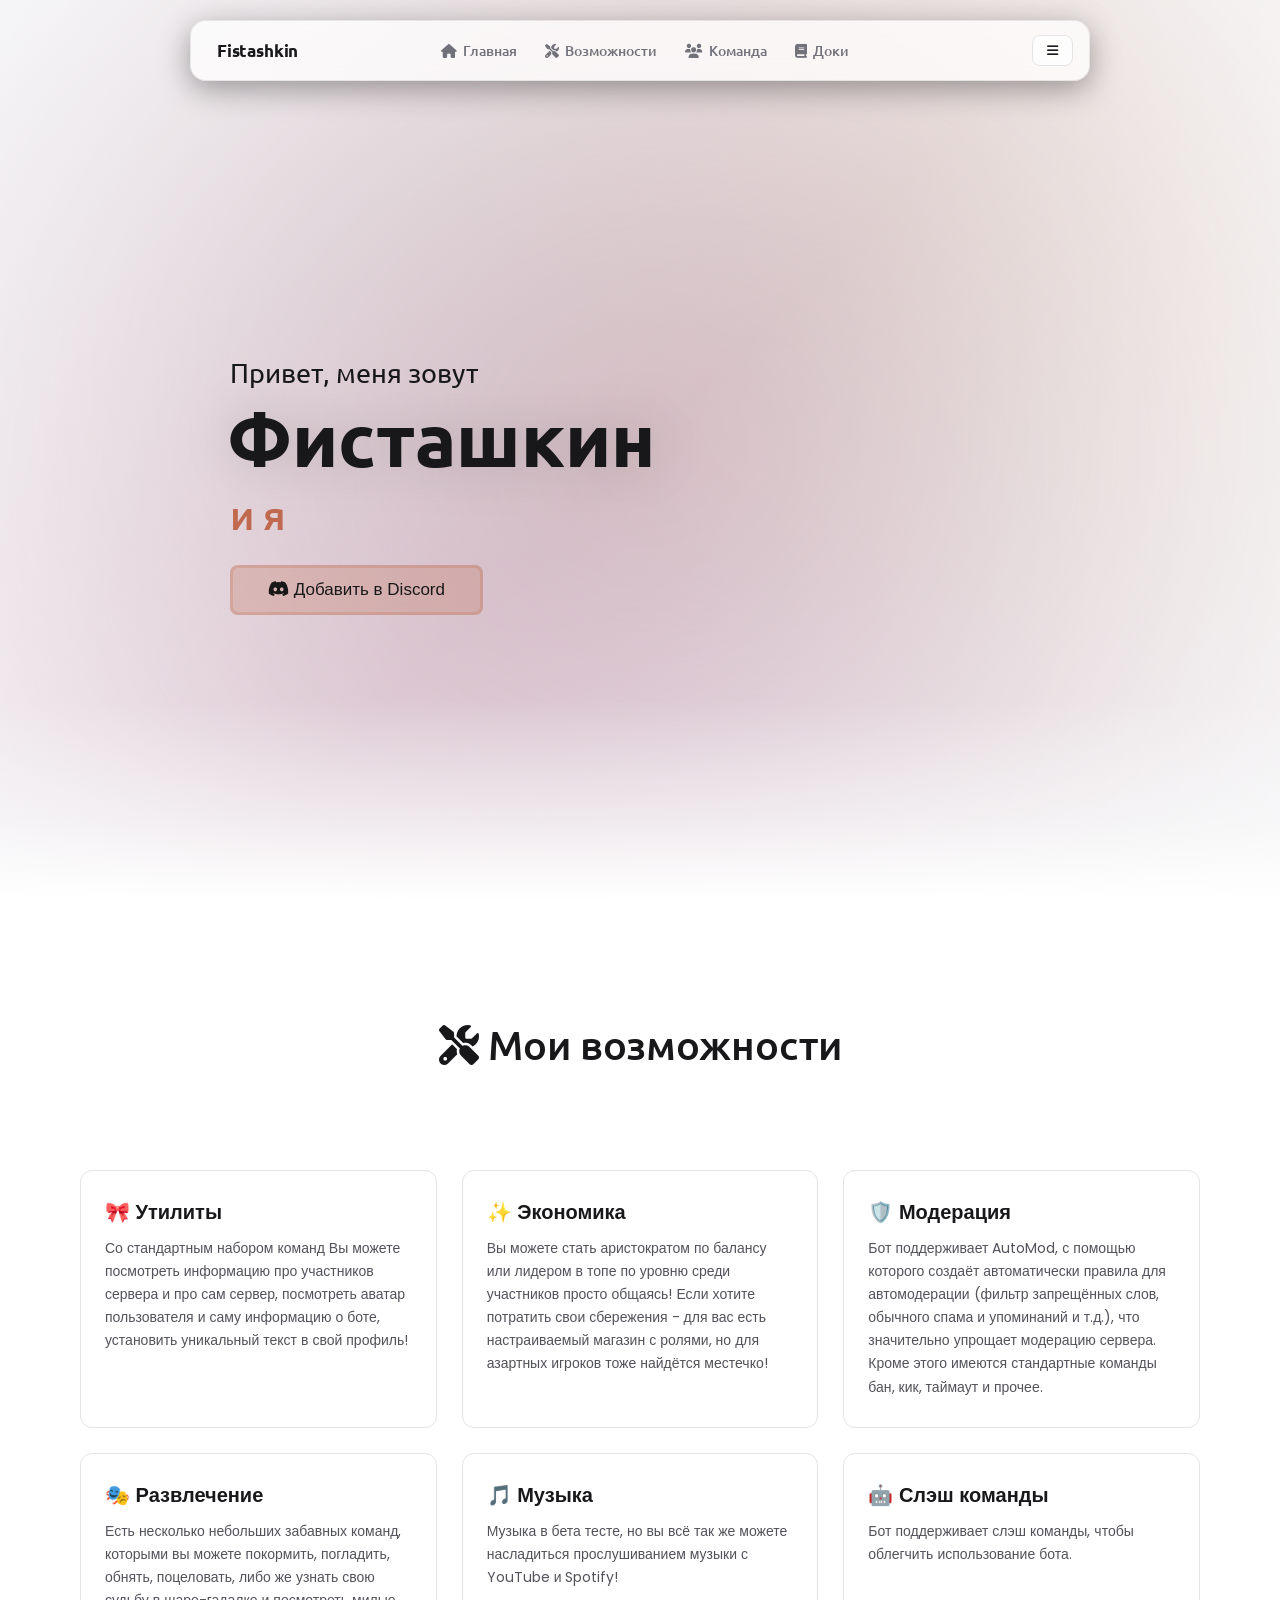
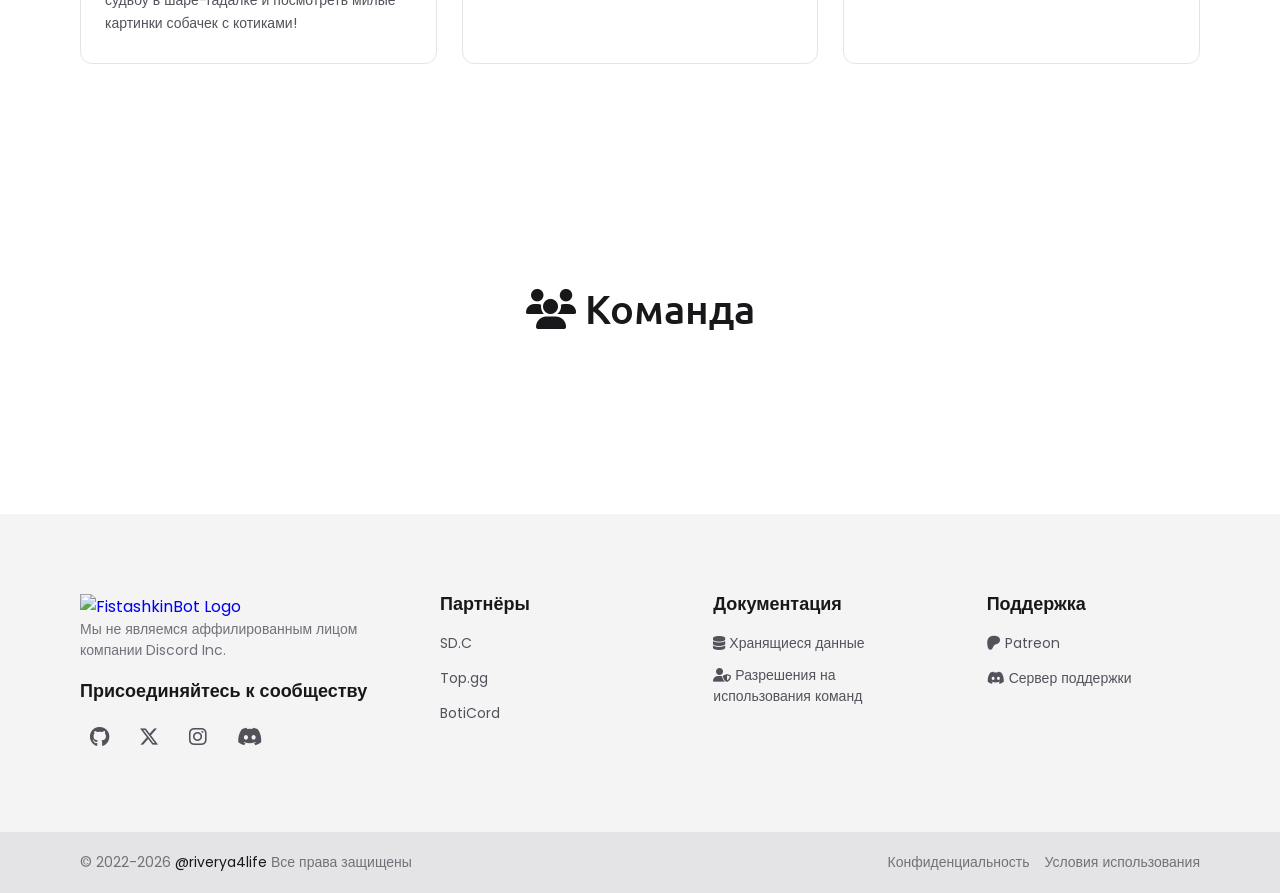
==== commit 9387bfff: "Add files via upload" ====
--- a/index.html
+++ b/index.html
@@ -192,6 +192,7 @@
             target="_blank"
             rel="noopener noreferrer"
           >
+          
             <button class="this-is-pain">
               <i class="fab fa-discord"></i
               ><span data-i18n="home_cta_button"></span>
@@ -530,4 +531,4 @@
       });
     </script>
   </body>
-</html>
+</html>
--- a/css/style.css
+++ b/css/style.css
@@ -27,6 +27,9 @@
   --nav-text: #18181b;
   --nav-hover-glow: rgba(0, 0, 0, 0.2);
   --nav-mobile-bg: rgba(255, 255, 255, 0.85);
+  --nav-pill-bg: rgba(255, 255, 255, 0.85);
+  --nav-pill-bg-sticky: rgba(255, 255, 255, 0.96);
+  --nav-pill-border: rgba(0, 0, 0, 0.08);
 
   --hero-grad-start: #f3d7c8;
   --hero-grad-end: #f8f9fa;
@@ -97,6 +100,9 @@
   --nav-text: #fff;
   --nav-hover-glow: rgba(255, 255, 255, 0.7);
   --nav-mobile-bg: rgba(0, 0, 0, 0.75);
+  --nav-pill-bg: rgba(20, 20, 24, 0.85);
+  --nav-pill-bg-sticky: rgba(14, 14, 17, 0.94);
+  --nav-pill-border: rgba(255, 255, 255, 0.08);
 
   --hero-grad-start: #592222;
   --hero-grad-end: #000000;
@@ -213,25 +219,41 @@
 
 .navbar {
   position: fixed;
+  top: 0;
+  left: 0;
   width: 100%;
-  padding: 30px 0;
+  display: flex;
+  justify-content: center;
+  padding: 20px 24px 0;
   font-family: "Ubuntu", sans-serif;
-  transition: all 0.3s ease;
+  transition: padding 0.3s ease;
   z-index: 9999;
 }
 
 .navbar.sticky {
-  padding: 15px 0;
-  background: var(--nav-bg-sticky) !important;
-  backdrop-filter: blur(16px);
-  -webkit-backdrop-filter: blur(16px); /* FIX: iOS */
+  padding: 12px 24px 0;
 }
 
 .navbar .max-width {
   display: grid;
   grid-template-columns: 1fr auto 1fr;
   align-items: center;
-  column-gap: 20px;
+  column-gap: 32px;
+  width: 100%;
+  max-width: 900px;
+  padding: 14px 16px 14px 26px;
+  border-radius: 16px;
+  background: var(--nav-bg-sticky);
+  border: 1px solid var(--nav-pill-border);
+  backdrop-filter: blur(16px) saturate(150%);
+  -webkit-backdrop-filter: blur(16px) saturate(150%); /* FIX: iOS */
+  box-shadow: 0 8px 30px rgba(0, 0, 0, 0.35);
+  transition: background-color 0.3s ease, box-shadow 0.3s ease;
+}
+
+.navbar.sticky .max-width {
+  background: var(--nav-bg-sticky);
+  box-shadow: 0 10px 34px rgba(0, 0, 0, 0.4);
 }
 
 .navbar .logo {
@@ -245,9 +267,13 @@
 }
 
 .navbar .logo a {
+  display: flex;
+  align-items: center;
+  gap: 10px;
   color: var(--nav-text);
-  font-size: 35px;
+  font-size: 17px;
   font-weight: 600;
+  letter-spacing: -0.01em;
 }
 
 .navbar .logo a span {
@@ -264,7 +290,7 @@
   justify-self: center;
   display: flex;
   align-items: center;
-  gap: 25px;
+  gap: 28px;
 }
 
 .navbar .menu li {
@@ -272,16 +298,18 @@
 }
 
 .navbar .menu li a {
-  display: block;
-  color: var(--nav-text);
-  font-size: 18px;
+  display: flex;
+  align-items: center;
+  gap: 6px;
+  color: var(--text-muted);
+  font-size: 14px;
   font-weight: 500;
-  transition: all 0.3s ease;
+  transition: color 0.2s ease, filter 0.2s ease;
 }
 
 .navbar .menu li a:hover {
   color: #c0694e;
-  filter: drop-shadow(0 0 5px rgba(192, 105, 78, 0.7));
+  filter: drop-shadow(0 0 5px rgba(192, 105, 78, 0.5));
 }
 
 .navbar.sticky .menu li a:hover {
@@ -289,9 +317,15 @@
   filter: drop-shadow(0 0 5px var(--nav-hover-glow));
 }
 
+.navbar .dropdown-wrapper .btn {
+  padding: 8px 14px;
+  margin-left: 0;
+  font-size: 0.8125rem;
+}
+
 .menu-btn {
   color: var(--nav-text);
-  font-size: 23px;
+  font-size: 20px;
   cursor: pointer;
   display: none;
 }
@@ -1708,8 +1742,24 @@
     min-width: 230px;
   }
 
+  /* FIX: на мобильном сам дропдаун настроек/навигации крупнее — легче попасть
+     пальцем: шире блок, крупнее пункты, отступы и иконки */
   .dropdown {
-    min-width: 240px;
+    min-width: 245px;
+    padding: 5px;
+  }
+
+  .dropdown-item {
+    gap: 11px;
+  }
+
+  .dropdown-item svg {
+    width: 17px;
+    height: 17px;
+  }
+
+  .dropdown-label {
+    font-size: 0.95rem;
   }
 
   /* Toast: по центру в одну строку на мобайле */
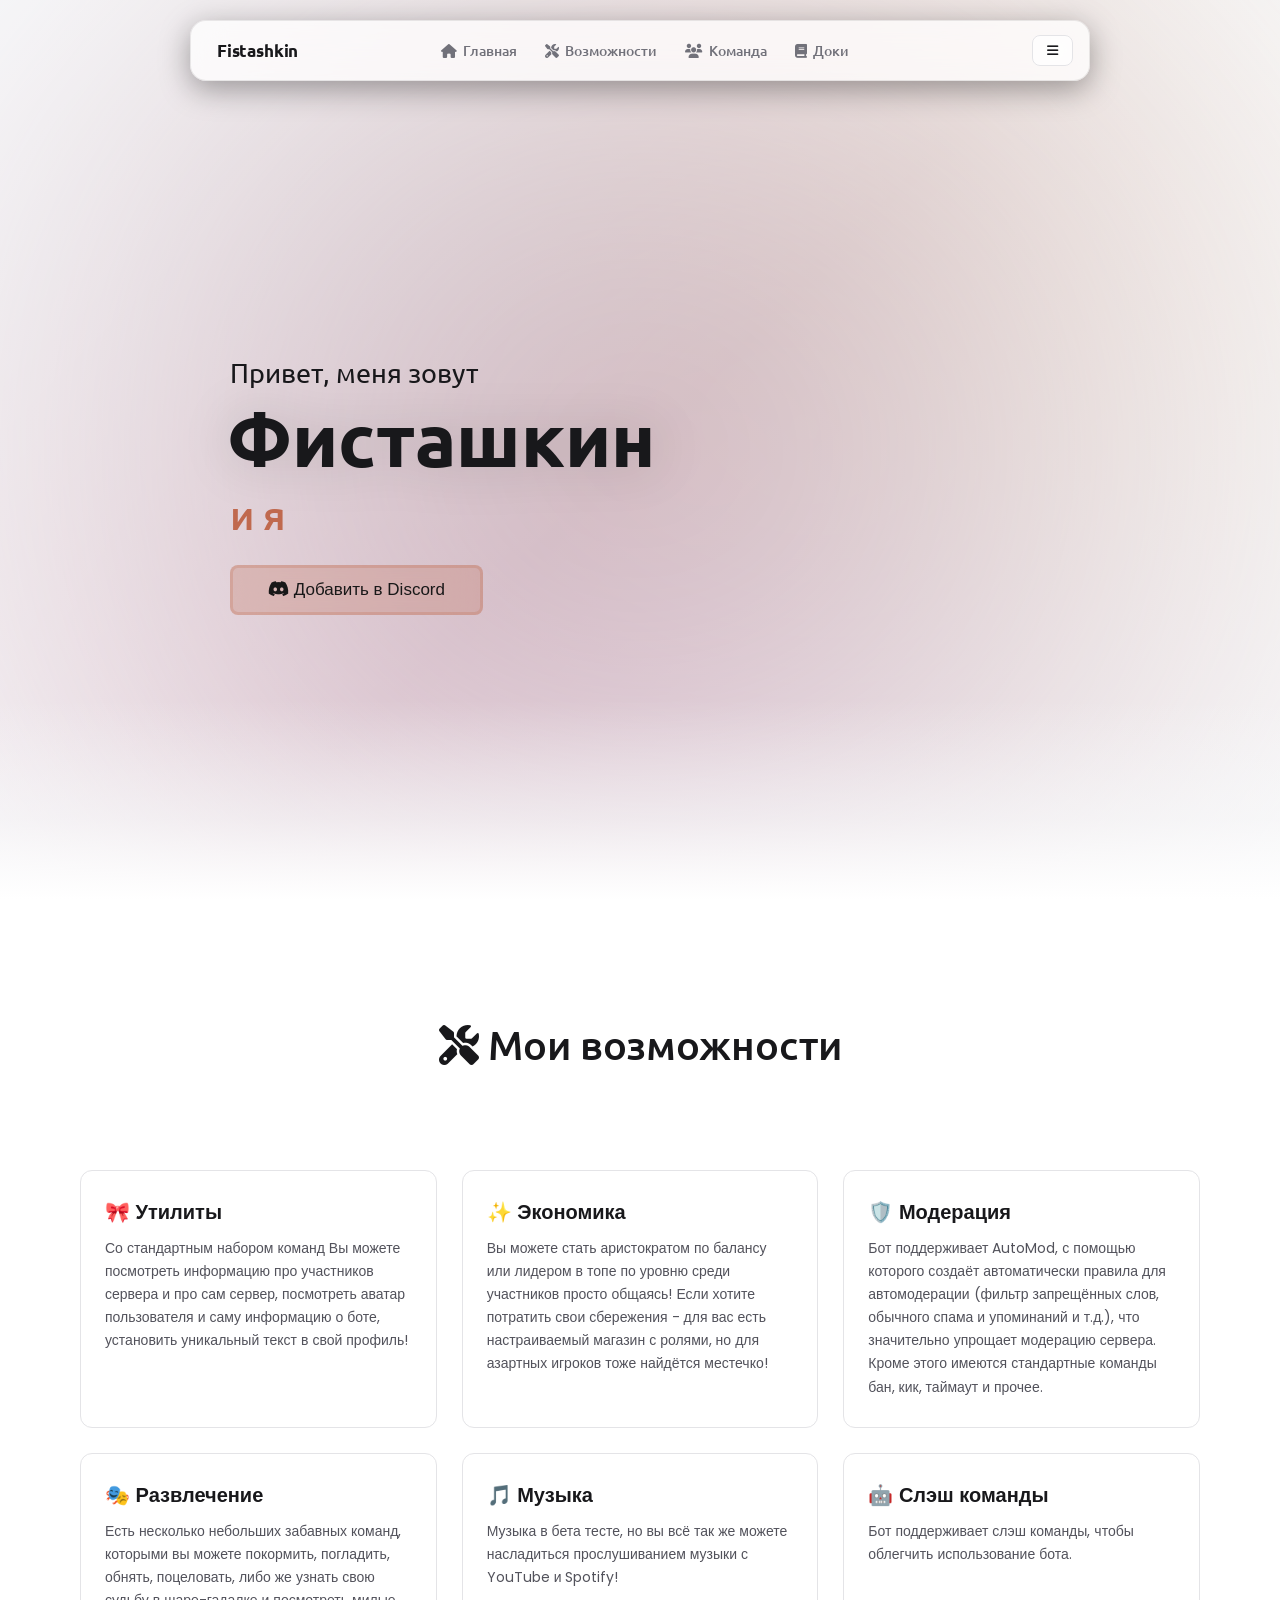
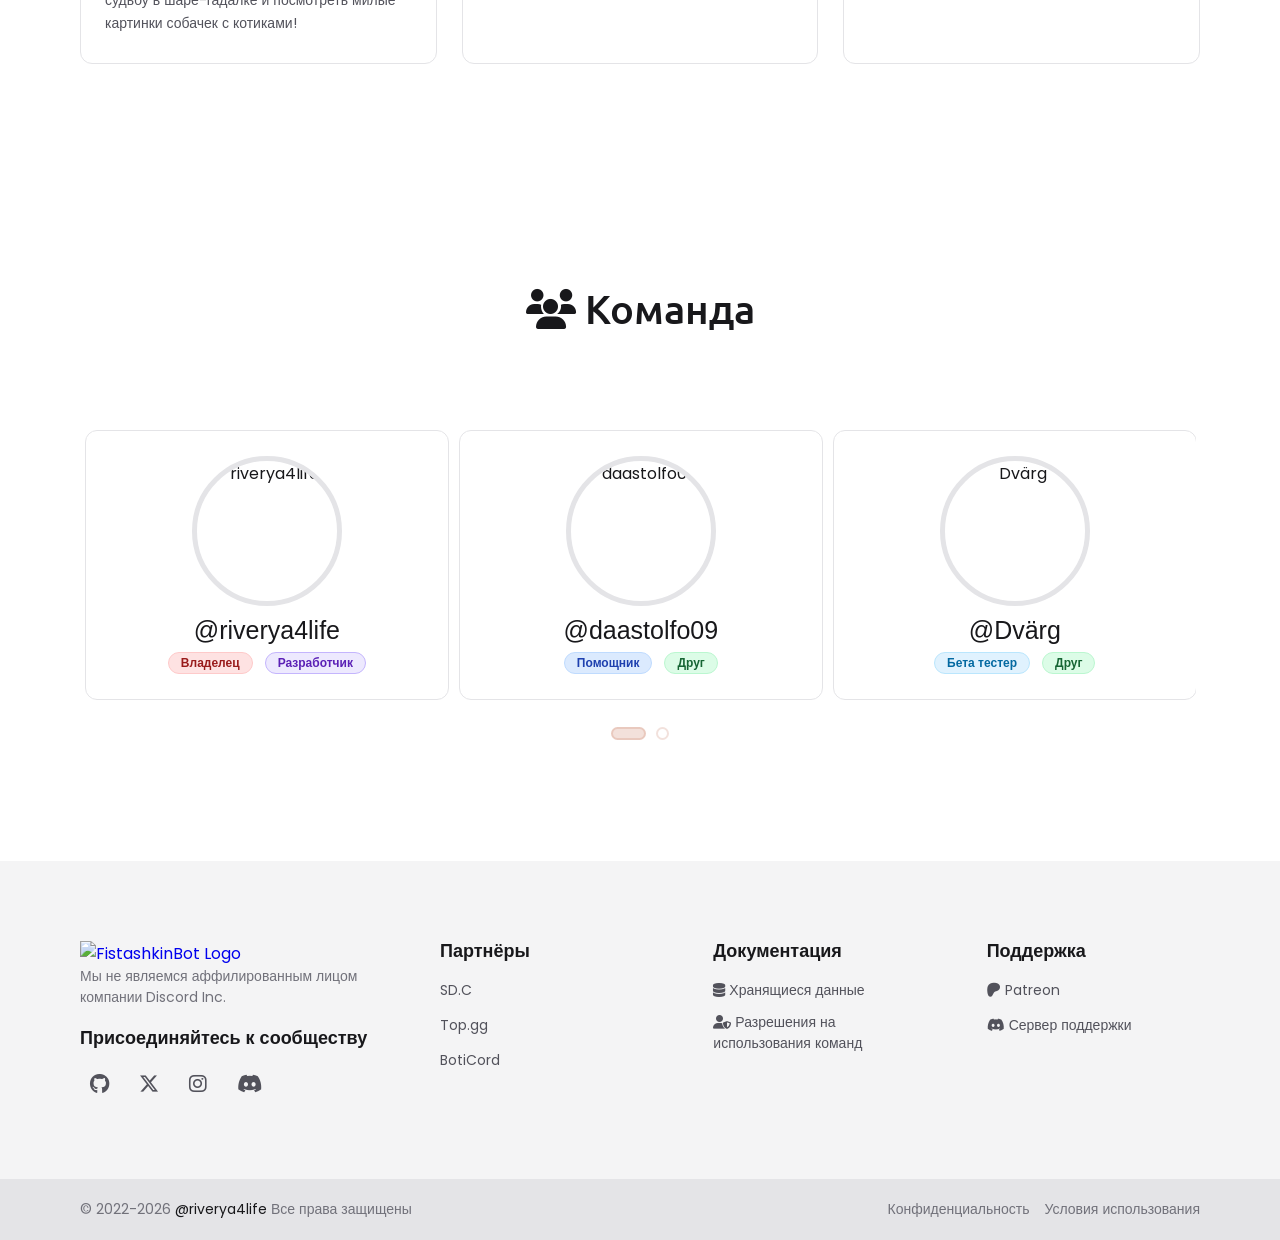
==== commit 06ca6b7b: "Add files via upload" ====
--- a/index.html
+++ b/index.html
@@ -505,9 +505,16 @@
           }, 400);
         }
       }
+      // FIX: раньше ждали window.load — оно срабатывает только когда ДОГРУЗИТСЯ
+      // абсолютно всё (шрифты, cdnjs-скрипты, картинки). На слабой мобильной
+      // сети это может занимать много секунд — экран всё это время чёрный
+      // под лоадером. DOMContentLoaded фактически совпадает с готовностью
+      // видимого контента (HTML распарсен, defer-скрипты выполнены), поэтому
+      // прячем лоадер по нему, а window.load/pageshow оставляем как подстраховку.
+      document.addEventListener("DOMContentLoaded", hideLoader);
       window.addEventListener("load", hideLoader);
       window.addEventListener("pageshow", hideLoader);
-      setTimeout(hideLoader, 3500);
+      setTimeout(hideLoader, 1500);
     </script>
 
     <!-- FIX: docs ссылки -->
--- a/css/style.css
+++ b/css/style.css
@@ -228,6 +228,11 @@
   font-family: "Ubuntu", sans-serif;
   transition: padding 0.3s ease;
   z-index: 9999;
+  /* FIX: iOS — держим навбар на отдельном GPU-слое, иначе backdrop-filter
+     внутри .max-width заставляет Safari "отклеивать" fixed от вьюпорта во время скролла */
+  -webkit-transform: translateZ(0);
+  transform: translateZ(0);
+  will-change: transform;
 }
 
 .navbar.sticky {
@@ -408,6 +413,13 @@
     background-attachment: scroll;
     background: radial-gradient(circle at center, var(--hero-grad-start) 0%, var(--hero-grad-end) 100%);
   }
+
+  /* FIX: iOS — тяжёлый backdrop-filter на fixed-навбаре лагает при скролле
+     и Safari визуально "отклеивает" пилюлю от вьюпорта; урезаем блюр только на iOS */
+  .navbar .max-width {
+    backdrop-filter: blur(8px);
+    -webkit-backdrop-filter: blur(8px);
+  }
 }
 
 /* overlay */
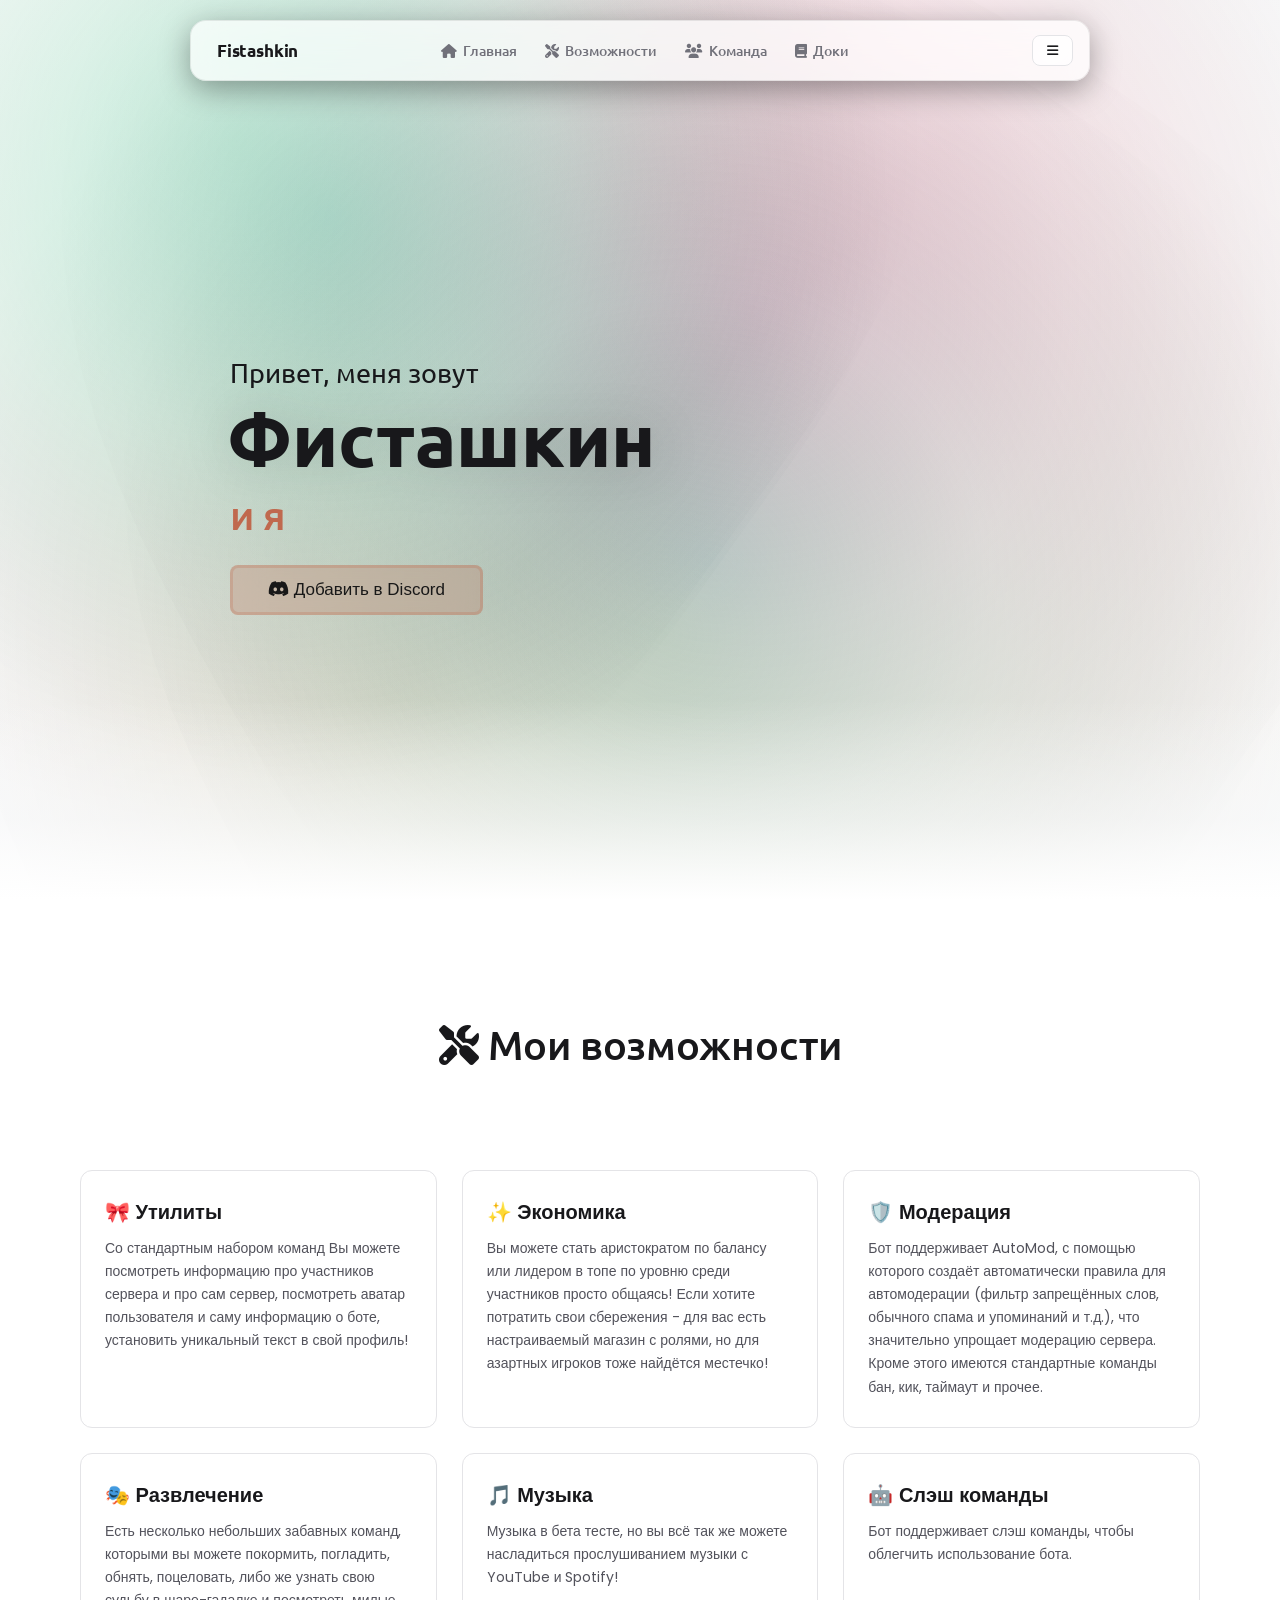
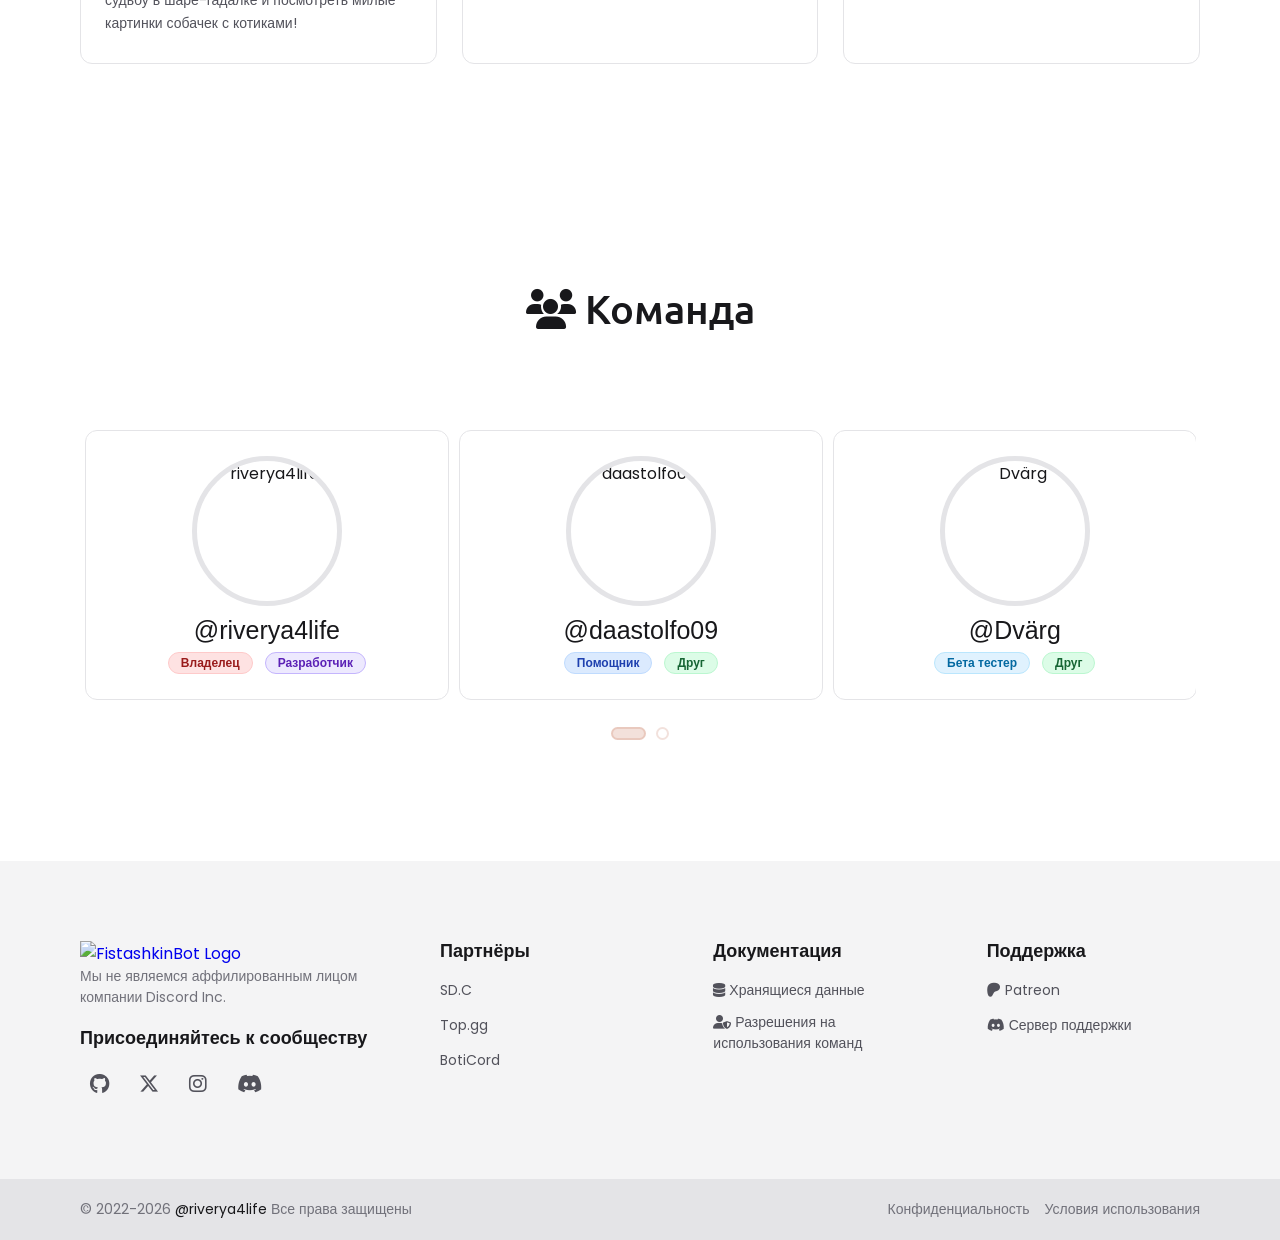
==== commit fdb874d7: "Add files via upload" ====
--- a/index.html
+++ b/index.html
@@ -169,77 +169,75 @@
     </nav>
 
     <section class="home" id="home">
-      <div class="blob-outer-container">
-        <div class="blob-inner-container">
-          <div class="blob"></div>
-        </div>
-      </div>
+      <canvas id="blobCanvas"></canvas>
       <div class="max-width">
         <div class="home-content">
-          <div class="text-1">
-            <span data-i18n="home_content_text_1"></span>
-          </div>
-          <div class="text-2">
-            <span data-i18n="home_content_text_2"></span>
-          </div>
-          <div class="text-3">
-            <span data-i18n="home_content_text_3"></span
-            ><span class="typing"></span>
-          </div>
-          <!-- FIX: window.open() → обычная ссылка, iOS Safari блокирует попапы -->
-          <a
-            href="https://discord.com/api/oauth2/authorize?client_id=991338113630752928&permissions=8&scope=applications.commands%20bot"
-            target="_blank"
-            rel="noopener noreferrer"
-          >
-          
-            <button class="this-is-pain">
-              <i class="fab fa-discord"></i
-              ><span data-i18n="home_cta_button"></span>
-              <div class="star-1">
-                <svg xmlns="http://www.w3.org/2000/svg" xml:space="preserve" version="1.1" style="shape-rendering:geometricPrecision; text-rendering:geometricPrecision; image-rendering:optimizeQuality; fill-rule:evenodd; clip-rule:evenodd" viewBox="0 0 784.11 815.53" xmlns:xlink="http://www.w3.org/1999/xlink">
-                  <g id="Layer_x0020_1">
-                    <path class="fil0" d="M392.05 0c-20.9,210.08 -184.06,378.41 -392.05,407.78 207.96,29.37 371.12,197.68 392.05,407.74 20.93,-210.06 184.09,-378.37 392.05,-407.74 -207.98,-29.38 -371.16,-197.69 -392.06,-407.78z"></path>
-                  </g>
-                </svg>
-              </div>
-              <div class="star-2">
-                <svg xmlns="http://www.w3.org/2000/svg" xml:space="preserve" version="1.1" style="shape-rendering:geometricPrecision; text-rendering:geometricPrecision; image-rendering:optimizeQuality; fill-rule:evenodd; clip-rule:evenodd" viewBox="0 0 784.11 815.53" xmlns:xlink="http://www.w3.org/1999/xlink">
-                  <g id="Layer_x0020_1">
-                    <path class="fil0" d="M392.05 0c-20.9,210.08 -184.06,378.41 -392.05,407.78 207.96,29.37 371.12,197.68 392.05,407.74 20.93,-210.06 184.09,-378.37 392.05,-407.74 -207.98,-29.38 -371.16,-197.69 -392.06,-407.78z"></path>
-                  </g>
-                </svg>
-              </div>
-              <div class="star-3">
-                <svg xmlns="http://www.w3.org/2000/svg" xml:space="preserve" version="1.1" style="shape-rendering:geometricPrecision; text-rendering:geometricPrecision; image-rendering:optimizeQuality; fill-rule:evenodd; clip-rule:evenodd" viewBox="0 0 784.11 815.53" xmlns:xlink="http://www.w3.org/1999/xlink">
-                  <g id="Layer_x0020_1">
-                    <path class="fil0" d="M392.05 0c-20.9,210.08 -184.06,378.41 -392.05,407.78 207.96,29.37 371.12,197.68 392.05,407.74 20.93,-210.06 184.09,-378.37 392.05,-407.74 -207.98,-29.38 -371.16,-197.69 -392.06,-407.78z"></path>
-                  </g>
-                </svg>
-              </div>
-              <div class="star-4">
-                <svg xmlns="http://www.w3.org/2000/svg" xml:space="preserve" version="1.1" style="shape-rendering:geometricPrecision; text-rendering:geometricPrecision; image-rendering:optimizeQuality; fill-rule:evenodd; clip-rule:evenodd" viewBox="0 0 784.11 815.53" xmlns:xlink="http://www.w3.org/1999/xlink">
-                  <g id="Layer_x0020_1">
-                    <path class="fil0" d="M392.05 0c-20.9,210.08 -184.06,378.41 -392.05,407.78 207.96,29.37 371.12,197.68 392.05,407.74 20.93,-210.06 184.09,-378.37 392.05,-407.74 -207.98,-29.38 -371.16,-197.69 -392.06,-407.78z"></path>
-                  </g>
-                </svg>
-              </div>
-              <div class="star-5">
-                <svg xmlns="http://www.w3.org/2000/svg" xml:space="preserve" version="1.1" style="shape-rendering:geometricPrecision; text-rendering:geometricPrecision; image-rendering:optimizeQuality; fill-rule:evenodd; clip-rule:evenodd" viewBox="0 0 784.11 815.53" xmlns:xlink="http://www.w3.org/1999/xlink">
-                  <g id="Layer_x0020_1">
-                    <path class="fil0" d="M392.05 0c-20.9,210.08 -184.06,378.41 -392.05,407.78 207.96,29.37 371.12,197.68 392.05,407.74 20.93,-210.06 184.09,-378.37 392.05,-407.74 -207.98,-29.38 -371.16,-197.69 -392.06,-407.78z"></path>
-                  </g>
-                </svg>
-              </div>
-              <div class="star-6">
-                <svg xmlns="http://www.w3.org/2000/svg" xml:space="preserve" version="1.1" style="shape-rendering:geometricPrecision; text-rendering:geometricPrecision; image-rendering:optimizeQuality; fill-rule:evenodd; clip-rule:evenodd" viewBox="0 0 784.11 815.53" xmlns:xlink="http://www.w3.org/1999/xlink">
-                  <g id="Layer_x0020_1">
-                    <path class="fil0" d="M392.05 0c-20.9,210.08 -184.06,378.41 -392.05,407.78 207.96,29.37 371.12,197.68 392.05,407.74 20.93,-210.06 184.09,-378.37 392.05,-407.74 -207.98,-29.38 -371.16,-197.69 -392.06,-407.78z"></path>
-                  </g>
-                </svg>
-              </div>
-            </button>
-          </a>
+          <div data-aos="fade-down" data-aos-duration="1000" data-aos-once="true">
+            <div class="text-1">
+              <span data-i18n="home_content_text_1"></span>
+            </div>
+            <div class="text-2">
+              <span data-i18n="home_content_text_2"></span>
+            </div>
+            <div class="text-3">
+              <span data-i18n="home_content_text_3"></span
+              ><span class="typing"></span>
+            </div>
+            <!-- FIX: window.open() → обычная ссылка, iOS Safari блокирует попапы -->
+            <a
+              href="https://discord.com/api/oauth2/authorize?client_id=991338113630752928&permissions=8&scope=applications.commands%20bot"
+              target="_blank"
+              rel="noopener noreferrer"
+            >
+            
+              <button class="this-is-pain">
+                <i class="fab fa-discord"></i
+                ><span data-i18n="home_cta_button"></span>
+                <div class="star-1">
+                  <svg xmlns="http://www.w3.org/2000/svg" xml:space="preserve" version="1.1" style="shape-rendering:geometricPrecision; text-rendering:geometricPrecision; image-rendering:optimizeQuality; fill-rule:evenodd; clip-rule:evenodd" viewBox="0 0 784.11 815.53" xmlns:xlink="http://www.w3.org/1999/xlink">
+                    <g id="Layer_x0020_1">
+                      <path class="fil0" d="M392.05 0c-20.9,210.08 -184.06,378.41 -392.05,407.78 207.96,29.37 371.12,197.68 392.05,407.74 20.93,-210.06 184.09,-378.37 392.05,-407.74 -207.98,-29.38 -371.16,-197.69 -392.06,-407.78z"></path>
+                    </g>
+                  </svg>
+                </div>
+                <div class="star-2">
+                  <svg xmlns="http://www.w3.org/2000/svg" xml:space="preserve" version="1.1" style="shape-rendering:geometricPrecision; text-rendering:geometricPrecision; image-rendering:optimizeQuality; fill-rule:evenodd; clip-rule:evenodd" viewBox="0 0 784.11 815.53" xmlns:xlink="http://www.w3.org/1999/xlink">
+                    <g id="Layer_x0020_1">
+                      <path class="fil0" d="M392.05 0c-20.9,210.08 -184.06,378.41 -392.05,407.78 207.96,29.37 371.12,197.68 392.05,407.74 20.93,-210.06 184.09,-378.37 392.05,-407.74 -207.98,-29.38 -371.16,-197.69 -392.06,-407.78z"></path>
+                    </g>
+                  </svg>
+                </div>
+                <div class="star-3">
+                  <svg xmlns="http://www.w3.org/2000/svg" xml:space="preserve" version="1.1" style="shape-rendering:geometricPrecision; text-rendering:geometricPrecision; image-rendering:optimizeQuality; fill-rule:evenodd; clip-rule:evenodd" viewBox="0 0 784.11 815.53" xmlns:xlink="http://www.w3.org/1999/xlink">
+                    <g id="Layer_x0020_1">
+                      <path class="fil0" d="M392.05 0c-20.9,210.08 -184.06,378.41 -392.05,407.78 207.96,29.37 371.12,197.68 392.05,407.74 20.93,-210.06 184.09,-378.37 392.05,-407.74 -207.98,-29.38 -371.16,-197.69 -392.06,-407.78z"></path>
+                    </g>
+                  </svg>
+                </div>
+                <div class="star-4">
+                  <svg xmlns="http://www.w3.org/2000/svg" xml:space="preserve" version="1.1" style="shape-rendering:geometricPrecision; text-rendering:geometricPrecision; image-rendering:optimizeQuality; fill-rule:evenodd; clip-rule:evenodd" viewBox="0 0 784.11 815.53" xmlns:xlink="http://www.w3.org/1999/xlink">
+                    <g id="Layer_x0020_1">
+                      <path class="fil0" d="M392.05 0c-20.9,210.08 -184.06,378.41 -392.05,407.78 207.96,29.37 371.12,197.68 392.05,407.74 20.93,-210.06 184.09,-378.37 392.05,-407.74 -207.98,-29.38 -371.16,-197.69 -392.06,-407.78z"></path>
+                    </g>
+                  </svg>
+                </div>
+                <div class="star-5">
+                  <svg xmlns="http://www.w3.org/2000/svg" xml:space="preserve" version="1.1" style="shape-rendering:geometricPrecision; text-rendering:geometricPrecision; image-rendering:optimizeQuality; fill-rule:evenodd; clip-rule:evenodd" viewBox="0 0 784.11 815.53" xmlns:xlink="http://www.w3.org/1999/xlink">
+                    <g id="Layer_x0020_1">
+                      <path class="fil0" d="M392.05 0c-20.9,210.08 -184.06,378.41 -392.05,407.78 207.96,29.37 371.12,197.68 392.05,407.74 20.93,-210.06 184.09,-378.37 392.05,-407.74 -207.98,-29.38 -371.16,-197.69 -392.06,-407.78z"></path>
+                    </g>
+                  </svg>
+                </div>
+                <div class="star-6">
+                  <svg xmlns="http://www.w3.org/2000/svg" xml:space="preserve" version="1.1" style="shape-rendering:geometricPrecision; text-rendering:geometricPrecision; image-rendering:optimizeQuality; fill-rule:evenodd; clip-rule:evenodd" viewBox="0 0 784.11 815.53" xmlns:xlink="http://www.w3.org/1999/xlink">
+                    <g id="Layer_x0020_1">
+                      <path class="fil0" d="M392.05 0c-20.9,210.08 -184.06,378.41 -392.05,407.78 207.96,29.37 371.12,197.68 392.05,407.74 20.93,-210.06 184.09,-378.37 392.05,-407.74 -207.98,-29.38 -371.16,-197.69 -392.06,-407.78z"></path>
+                    </g>
+                  </svg>
+                </div>
+              </button>
+            </a>
+          </div>
         </div>
       </div>
     </section>
@@ -485,6 +483,7 @@
 
     <!-- Scripts в конце body — не блокируют рендер -->
     <script src="./js/i18n.js" defer></script>
+    <script src="./js/blobs.js" defer></script>
     <script src="./js/check_status.js" defer></script>
     <script src="./js/script.js" defer></script>
     <script src="./js/particles.js" defer></script>
--- a/css/style.css
+++ b/css/style.css
@@ -151,9 +151,6 @@
 }
 
 /* ================= ПЛАВНОЕ ПЕРЕКЛЮЧЕНИЕ ТЕМЫ ================= */
-/* Плавная смена фона и цветов при переключении темы.
-   Только цветовые свойства — чтобы не сломать вёрстку и hover-анимации.
-*/
 html {
   transition: background-color 0.3s ease, color 0.3s ease;
 }
@@ -166,7 +163,6 @@
   transition: background-color 0.3s ease, color 0.3s ease;
 }
 
-/* Hero теперь тоже плавно меняет фон и текст при смене темы */
 .home {
   transition: background 0.3s ease, color 0.3s ease;
 }
@@ -215,6 +211,11 @@
     inset -2px -2px -2px rgba(0, 0, 0, 0);
 }
 
+/* FIX: убрано общее правило `canvas { position: fixed; ... }` —
+   оно било по ЛЮБОМУ canvas на странице (включая будущие) и было
+   избыточным дублем правила #blobCanvas ниже. Вся стилизация блоб-канваса
+   теперь только в одном месте — в блоке #blobCanvas в конце файла. */
+
 /* ================= NAVBAR ================= */
 
 .navbar {
@@ -228,8 +229,6 @@
   font-family: "Ubuntu", sans-serif;
   transition: padding 0.3s ease;
   z-index: 9999;
-  /* FIX: iOS — держим навбар на отдельном GPU-слое, иначе backdrop-filter
-     внутри .max-width заставляет Safari "отклеивать" fixed от вьюпорта во время скролла */
   -webkit-transform: translateZ(0);
   transform: translateZ(0);
   will-change: transform;
@@ -251,7 +250,7 @@
   background: var(--nav-bg-sticky);
   border: 1px solid var(--nav-pill-border);
   backdrop-filter: blur(16px) saturate(150%);
-  -webkit-backdrop-filter: blur(16px) saturate(150%); /* FIX: iOS */
+  -webkit-backdrop-filter: blur(16px) saturate(150%);
   box-shadow: 0 8px 30px rgba(0, 0, 0, 0.35);
   transition: background-color 0.3s ease, box-shadow 0.3s ease;
 }
@@ -341,9 +340,9 @@
   position: fixed;
   height: 45px;
   width: 42px;
-  background: rgba(192, 105, 78, 0.3); /* FIX: iOS */
+  background: rgba(192, 105, 78, 0.3);
   backdrop-filter: blur(16px);
-  -webkit-backdrop-filter: blur(16px); /* FIX: iOS */
+  -webkit-backdrop-filter: blur(16px);
   right: 30px;
   bottom: 10px;
   text-align: center;
@@ -366,27 +365,18 @@
 
 /* ================= HOME ================= */
 
-/* FIX: z-index стек для particles.js
-   0 — blob
-   1 — .home::before (overlay)
-   2 — #particles-js
-   3 — .home::after (bottom fade)
-   4 — .home .max-width (контент)
-*/
-
 #particles-js {
   height: 100vh;
   width: 100%;
   position: absolute;
   top: 0;
   left: 0;
-  z-index: 1; /* FIX: частицы видны поверх overlay */
+  z-index: 1;
   pointer-events: none;
   overflow: hidden;
-  max-width: 100%; /* FIX: не выезжает за экран */
-}
-
-/* FIX: canvas внутри particles тоже */
+  max-width: 100%;
+}
+
 #particles-js canvas {
   position: absolute !important;
   top: 0;
@@ -407,22 +397,18 @@
   position: relative;
 }
 
-/* FIX: background-attachment: fixed ломается на iOS */
 @supports (-webkit-touch-callout: none) {
   .home {
     background-attachment: scroll;
     background: radial-gradient(circle at center, var(--hero-grad-start) 0%, var(--hero-grad-end) 100%);
   }
 
-  /* FIX: iOS — тяжёлый backdrop-filter на fixed-навбаре лагает при скролле
-     и Safari визуально "отклеивает" пилюлю от вьюпорта; урезаем блюр только на iOS */
   .navbar .max-width {
     backdrop-filter: blur(8px);
     -webkit-backdrop-filter: blur(8px);
   }
 }
 
-/* overlay */
 .home::before {
   content: "";
   position: absolute;
@@ -437,14 +423,13 @@
   pointer-events: none;
 }
 
-/* bottom fade */
 .home::after {
   content: "";
   position: absolute;
   bottom: 0;
   left: 0;
   width: 100%;
-  height: 200px; /* FIX: плавный переход в features */
+  height: 200px;
   background: linear-gradient(
     to bottom,
     rgba(0, 0, 0, 0) 0%,
@@ -458,7 +443,7 @@
 .home .max-width {
   margin: auto 0 auto 150px;
   position: relative;
-  z-index: 4; /* FIX: контент поверх частиц */
+  z-index: 4;
 }
 
 .home .home-content .text-1 {
@@ -488,7 +473,7 @@
   padding: 12px 35px;
   background: var(--accent-dim);
   backdrop-filter: blur(16px);
-  -webkit-backdrop-filter: blur(16px); /* FIX: iOS */
+  -webkit-backdrop-filter: blur(16px);
   font-size: 17px;
   font-weight: 500;
   color: var(--pain-text);
@@ -696,7 +681,7 @@
   position: relative;
   z-index: 3;
   margin-top: 0;
-  padding-top: 120px; /* FIX: плавный переход */
+  padding-top: 120px;
 }
 
 .features::before {
@@ -704,7 +689,6 @@
   opacity: 0.6;
 }
 
-/* ✨ СИЯНИЕ ОТ BLOB */
 .features::after {
   content: "";
   position: absolute;
@@ -713,12 +697,12 @@
   transform: translateX(-50%);
   width: 1400px;
   height: 400px;
-  filter: blur(120px); /* heavy — reduced on mobile via media query */
+  filter: blur(120px);
   mix-blend-mode: screen;
   opacity: 0.7;
   z-index: 2;
   pointer-events: none;
-  max-width: 100%; /* FIX: не выезжает */
+  max-width: 100%;
   overflow: hidden;
 }
 
@@ -728,7 +712,7 @@
   grid-template-columns: repeat(
     auto-fit,
     minmax(min(340px, 100%), 1fr)
-  ); /* FIX: мобайл */
+  );
   gap: 25px;
   padding: 20px 0;
 }
@@ -779,7 +763,6 @@
   position: relative;
 }
 
-/* Псевдоэлемент — сам градиент. opacity анимируется плавно */
 .dm-glow-card::before {
   content: "";
   position: absolute;
@@ -801,13 +784,11 @@
   opacity: 1;
 }
 
-/* Контент поверх псевдоэлемента */
 .dm-glow-card .box {
   position: relative;
   z-index: 1;
 }
 
-/* Цвета свечения для каждой карточки */
 .dm-glow-card.glow-music {
   --glow-color: rgba(168, 85, 247, 0.22);
 }
@@ -836,8 +817,6 @@
   border: 1px solid var(--card-border);
   transition: border-color 0.4s ease;
   position: relative;
-  /* overflow: hidden убран — режет края при анимации owl-carousel */
-  /* glow обрезается через mask-image на ::before */
 }
 
 .contributors .carousel .cardd::before {
@@ -867,7 +846,6 @@
   border-color: var(--card-border-hover);
 }
 
-/* Цвета свечения по первому бейджику */
 .contributors .carousel .cardd.glow-owner {
   --glow-color: rgba(192, 105, 78, 0.3);
 }
@@ -892,7 +870,6 @@
 }
 
 .contributors .carousel .cardd:hover .boxx {
-  /* убран scale — карточка теперь двигается целиком */
 }
 
 .contributors .carousel .cardd .text {
@@ -910,40 +887,8 @@
   transition: all 0.3s ease;
 }
 
-
-/* ================= BADGES ================= */
-
-/*.badges {
-  padding: 5px 10px;
-  color: black;
-  border: 1px solid black;
-  border-radius: 5px;
-  font-family: "Poppins", sans-serif;
-}
-
-.badges.owner {
-  background: #c0694e;
-}
-.badges.developer {
-  background: orange;
-}
-.badges.supporter {
-  background: #ff1476;
-}
-.badges.designer {
-  background: #315dd4;
-}
-.badges.helper {
-  background: #7289da;
-}
-.badges.tester {
-  background: #58a6a7;
-}
-.badges.friend {
-  background: #c1ff98;
-}
-
-/* ==================== THEME TOGGLE ==================== */
+/* ================= THEME TOGGLE / BADGES ================= */
+
 .theme-toggle {
   display: flex;
   align-items: center;
@@ -979,7 +924,6 @@
   height: 18px;
 }
 
-/* ==================== BADGE ==================== */
 .badge {
   display: inline-flex;
   align-items: center;
@@ -1017,7 +961,6 @@
   border-color: var(--border);
 }
 
-/* Кастомные цвета */
 .badge-blue { background-color: #dbeafe; color: #1e40af; border-color: #bfdbfe; }
 .dark .badge-blue { background-color: #1e3a8a; color: #93c5fd; border-color: #1e40af; }
 
@@ -1060,7 +1003,7 @@
   border: 1px solid var(--border);
   background: var(--switcher-bg);
   backdrop-filter: blur(16px) saturate(150%);
-  -webkit-backdrop-filter: blur(16px) saturate(150%); /* FIX: iOS */
+  -webkit-backdrop-filter: blur(16px) saturate(150%);
   color: var(--text-primary);
   transition: all 0.2s ease;
   cursor: pointer;
@@ -1082,11 +1025,6 @@
   transition: opacity 0.15s ease-out, transform 0.15s ease-out;
   pointer-events: none;
   font-family: "Ubuntu", sans-serif;
-  /* position: fixed + top/left/фон/блюр/бордер/тень задаются через JS (dropdown.js).
-     Меню вынесено из .navbar (position: fixed + свой backdrop-filter при .sticky),
-     иначе вложенные backdrop-filter конфликтуют и блюр пропадает при скролле.
-     font-family прописан явно — раньше наследовался от .navbar, а после переноса
-     в <body> это наследование терялось. */
 }
 
 .dropdown.show {
@@ -1112,7 +1050,7 @@
   cursor: pointer;
   transition: background-color 0.1s;
   color: var(--text-primary);
-  text-decoration: none; /* пункты мобильной навигации — это <a>, убираем подчёркивание */
+  text-decoration: none;
 }
 
 .dropdown-item:hover {
@@ -1139,9 +1077,6 @@
   margin: 4px 0;
 }
 
-/* Пункты навигации (Главная/Возможности/Команда/Документация) внутри дропдауна
-   настроек: на десктопе не нужны — там уже видна .navbar .menu, показываем
-   только на мобильном, где раньше было отдельное полноэкранное меню. */
 .dropdown-mobile-nav {
   display: none;
 }
@@ -1157,7 +1092,6 @@
   font-family: ui-monospace, SFMono-Regular, Menlo, Monaco, Consolas, "Liberation Mono", "Courier New", monospace;
 }
 
-/* ---- Inline language accordion (unified with the settings panel) ---- */
 .lang-caret {
   margin-left: auto;
   flex-shrink: 0;
@@ -1297,16 +1231,16 @@
   }
 }
 
-/* ================= BLOB ================= */
+/* ================= BLOB (legacy div, оставлено на всякий случай) ================= */
 
 .home .blob-outer-container {
   position: absolute;
   inset: 0;
   z-index: 0;
-  filter: blur(300px); /* heavy — reduced on mobile via media query */
+  filter: blur(300px);
   pointer-events: none;
   overflow: hidden;
-  max-width: 100%; /* FIX: не выезжает */
+  max-width: 100%;
 }
 
 .home .blob-inner-container {
@@ -1338,7 +1272,7 @@
     #3498db,
     #0f1011
   );
-  background-color: #c0694e; /* FIX: iOS fallback для conic-gradient */
+  background-color: #c0694e;
   animation: spinBlob 12s linear infinite;
 }
 
@@ -1372,7 +1306,7 @@
   align-items: flex-start;
   gap: 60px;
   flex-wrap: wrap;
-  box-sizing: border-box; /* FIX: не выезжает */
+  box-sizing: border-box;
 }
 
 .footer-brand {
@@ -1407,11 +1341,6 @@
   transition: all 0.3s ease;
 }
 
-/* Уникальное фирменное свечение под каждую соцсеть — переопределяет
-   общий цвет/тень выше именно на самой иконке (правило нацелено на
-   конкретный вложенный элемент, поэтому оно приоритетнее).
-   transition — на базовом состоянии, а не в :hover, иначе анимируется
-   только "включение" свечения, а при уходе курсора оно пропадает рывком. */
 .social-link .fa-github,
 .social-link .fa-x-twitter,
 .social-link .fa-instagram,
@@ -1426,8 +1355,6 @@
   transform: translateY(-2px);
 }
 
-/* На светлой теме почти белый цвет потерялся бы на светлом фоне подвала —
-   берём тёмный фирменный цвет GitHub вместо него. */
 body:not(.dark) .social-link:hover .fa-github {
   color: #24292f;
   filter: drop-shadow(0 0 6px rgba(36, 41, 47, 0.35))
@@ -1491,9 +1418,6 @@
   transform: translateX(3px);
 }
 
-/* Уникальное фирменное свечение для блока "Поддержка" — красим весь линк
-   (иконку + текст) в цвет бренда, а не только иконку, как раньше.
-   transition на базовом состоянии, чтобы анимация была плавной в обе стороны. */
 .footer-link .fa-patreon,
 .footer-link .fa-discord {
   transition: color 0.3s ease, filter 0.3s ease;
@@ -1530,7 +1454,7 @@
   justify-content: space-between;
   align-items: center;
   flex-wrap: wrap;
-  box-sizing: border-box; /* FIX: не выезжает */
+  box-sizing: border-box;
 }
 
 .copyright {
@@ -1578,7 +1502,7 @@
   padding: 7px 10px;
   background: var(--switcher-bg);
   backdrop-filter: blur(16px) saturate(150%);
-  -webkit-backdrop-filter: blur(16px) saturate(150%); /* FIX: iOS */
+  -webkit-backdrop-filter: blur(16px) saturate(150%);
   border: 1px solid var(--border);
   border-radius: 8px;
   cursor: pointer;
@@ -1686,7 +1610,7 @@
   font-family: 'Poppins', sans-serif;
 }
 
-/* ================= RESPONSIVE — ДЕСКТОП (без изменений) ================= */
+/* ================= RESPONSIVE — ДЕСКТОП ================= */
 
 @media (max-width: 1100px) {
   .home .max-width {
@@ -1703,7 +1627,6 @@
 /* ================= RESPONSIVE — МОБАЙЛ ================= */
 
 @media (max-width: 950px) {
-  /* Бургер */
   .menu-btn {
     display: block;
     z-index: 999;
@@ -1713,9 +1636,6 @@
     content: "\f00d";
   }
 
-  /* Полноэкранное меню удалено — на мобильном пункты навигации теперь
-     живут внутри дропдауна настроек (см. .dropdown-mobile-nav выше),
-     поэтому инлайновый список .navbar .menu на мобильном просто скрыт. */
   .navbar .menu {
     display: none;
   }
@@ -1725,7 +1645,6 @@
     display: block;
   }
 
-  /* FIX: language switcher в мобильном меню — не растягивается */
   .language-switcher-container {
     display: flex;
     justify-content: center;
@@ -1754,8 +1673,6 @@
     min-width: 230px;
   }
 
-  /* FIX: на мобильном сам дропдаун настроек/навигации крупнее — легче попасть
-     пальцем: шире блок, крупнее пункты, отступы и иконки */
   .dropdown {
     min-width: 245px;
     padding: 5px;
@@ -1774,7 +1691,6 @@
     font-size: 0.95rem;
   }
 
-  /* Toast: по центру в одну строку на мобайле */
   .toast {
     left: 50% !important;
     right: auto !important;
@@ -1787,7 +1703,6 @@
     gap: 8px;
   }
 
-  /* Home текст */
   .home .home-content .text-2 {
     font-size: 70px;
   }
@@ -1800,7 +1715,6 @@
     padding: 10px 30px;
   }
 
-  /* Кнопка Discord */
   .this-is-pain {
     font-size: 18px;
     padding: 10px 24px;
@@ -1817,7 +1731,6 @@
     padding: 0 25px;
   }
 
-  /* Home не выезжает */
   .home .max-width {
     margin: auto;
     padding: 0 25px;
@@ -1848,7 +1761,6 @@
     margin-right: auto;
   }
 
-  /* Карточки — полная ширина */
   .features .features-content {
     grid-template-columns: 1fr;
   }
@@ -1906,27 +1818,22 @@
 
 /* ================= iOS PERFORMANCE FIXES ================= */
 
-/* На iOS (touch устройства) отключаем тяжёлые GPU-операции */
 @media (max-width: 950px) {
-  /* Blob: уменьшаем blur с 300px до 80px — визуально похоже, в 3x легче для GPU */
   .home .blob-outer-container {
     filter: blur(80px);
     opacity: 0.25;
   }
 
-  /* Features glow: убираем blur(120px) */
   .features::after {
     filter: none;
     opacity: 0;
   }
 
-  /* Blob анимация: замедляем для экономии CPU */
   .home .blob {
     animation-duration: 20s;
   }
 }
 
-/* Доп. оптимизация для совсем маленьких экранов */
 @media (max-width: 500px) {
 }
 
@@ -2032,7 +1939,7 @@
   min-height: 100vh;
   display: flex;
   flex-direction: column;
-  background: var(--body-fallback-bg); /* адаптивный фон под тему */
+  background: var(--body-fallback-bg);
 }
 
 footer {
@@ -2041,12 +1948,10 @@
   padding-bottom: 0 !important;
 }
 
-/* Убрать возможные отступы у последнего элемента перед футером */
 body > :last-child:not(footer) {
   margin-bottom: 0;
 }
 
-/* Дополнительная страховка для iOS */
 @supports (-webkit-touch-callout: none) {
   body {
     min-height: -webkit-fill-available;
@@ -2056,8 +1961,8 @@
   }
 }
 
-/* ================= ДОПОЛНИТЕЛЬНЫЕ ПЛАВНЫЕ ПЕРЕХОДЫ ДЛЯ ТЕМЫ (в конце файла) ================= */
-/* Только цветовые свойства — безопасно для вёрстки */
+/* ================= ДОПОЛНИТЕЛЬНЫЕ ПЛАВНЫЕ ПЕРЕХОДЫ ДЛЯ ТЕМЫ ================= */
+
 .features,
 .contributors,
 footer,
@@ -2072,4 +1977,24 @@
 section .title::after,
 .this-is-pain {
   transition: all 0.3s ease;
+}
+
+/* ================= BLOB CANVAS (fistashkin blobs.js) ================= */
+/* FIX: z-index был -1 → канвас рисовался ниже непрозрачного фона .home
+   (`.home` не создаёт свой stacking context, поэтому отрицательный
+   z-index уводил fixed-канвас на самое дно документа — под ЛЮБОЙ
+   непрозрачный фон, включая radial-gradient самого .home).
+   z-index: 0 держит канвас в той же локальной "пачке" слоёв, что и
+   .home, но рисуется сразу после её фона — то есть поверх градиента,
+   и при этом ниже .home::before (z-index:1), #particles-js (z-index:1)
+   и контента .home .max-width (z-index:4), как и задумано. */
+#blobCanvas {
+  position: absolute;   /* было fixed */
+  top: 0;
+  left: 0;
+  width: 100%;
+  height: 100%;
+  z-index: 0;
+  pointer-events: none;
+  display: block;
 }
